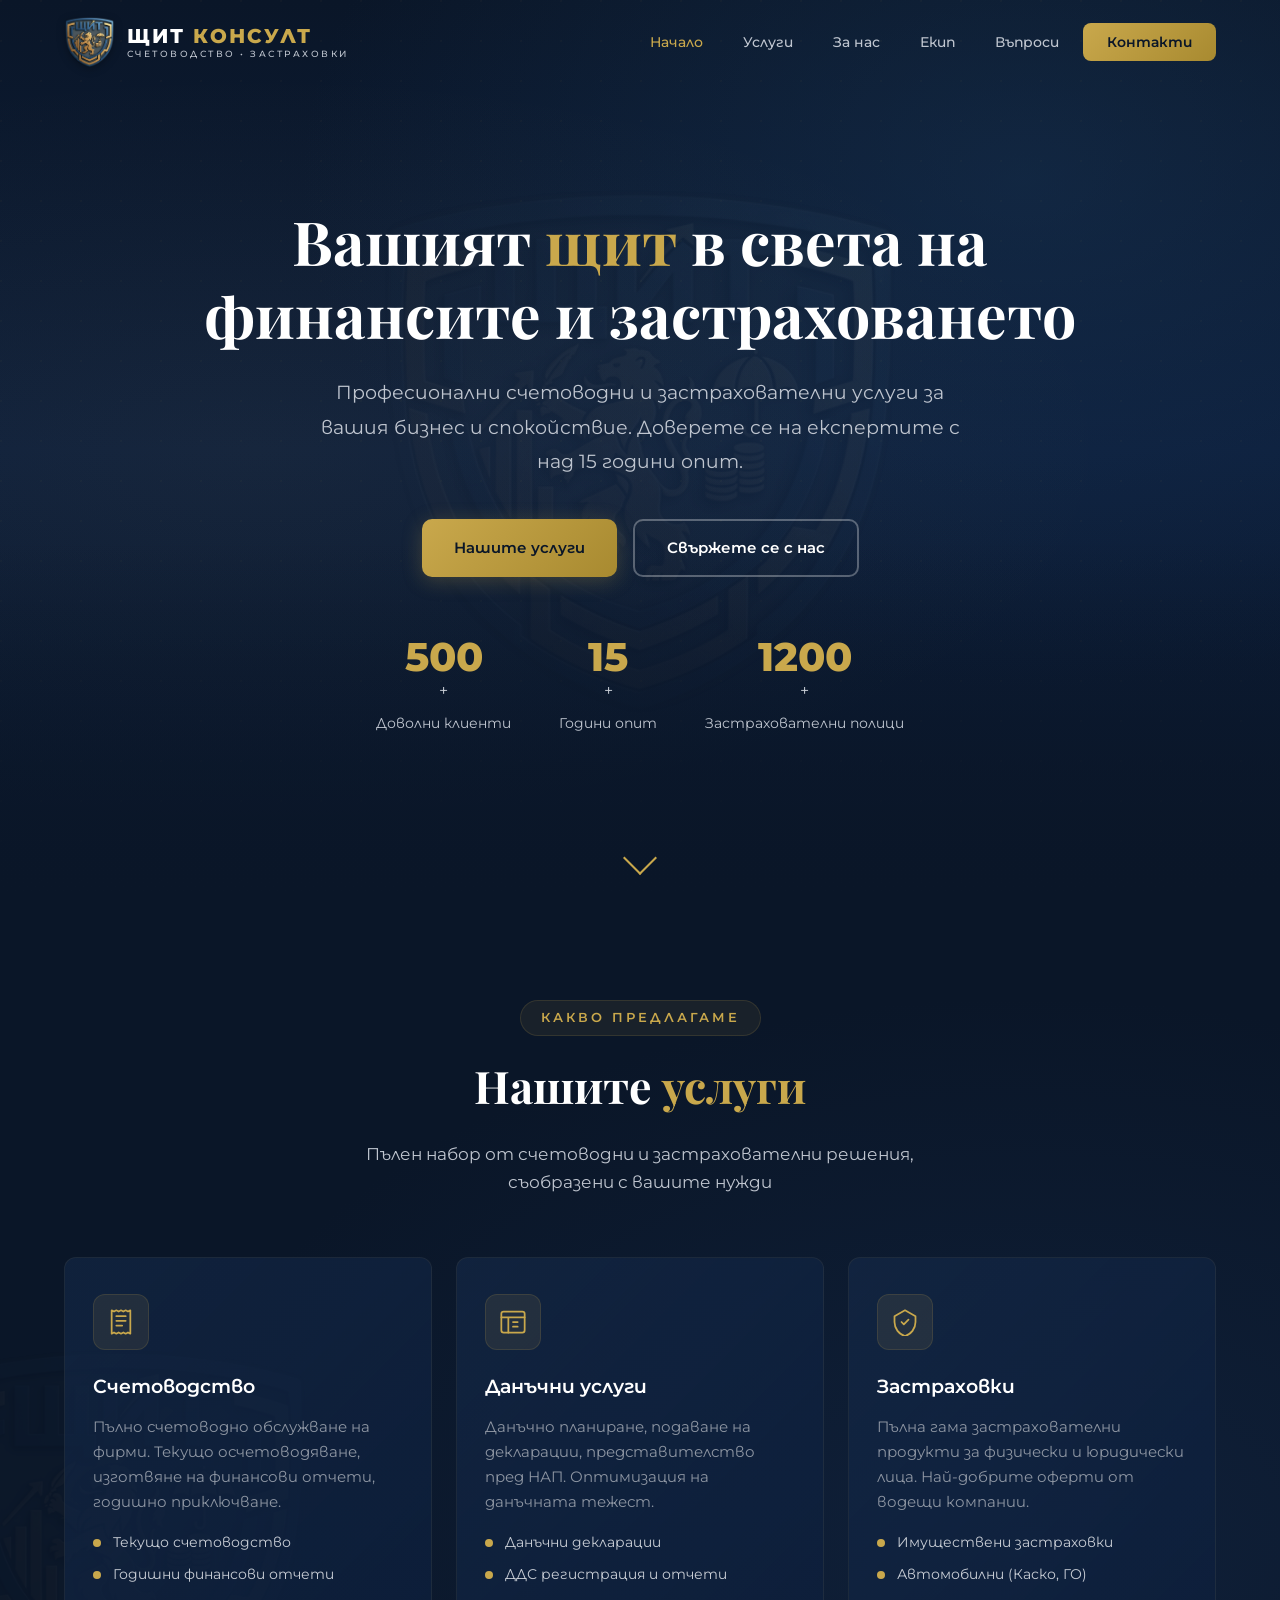
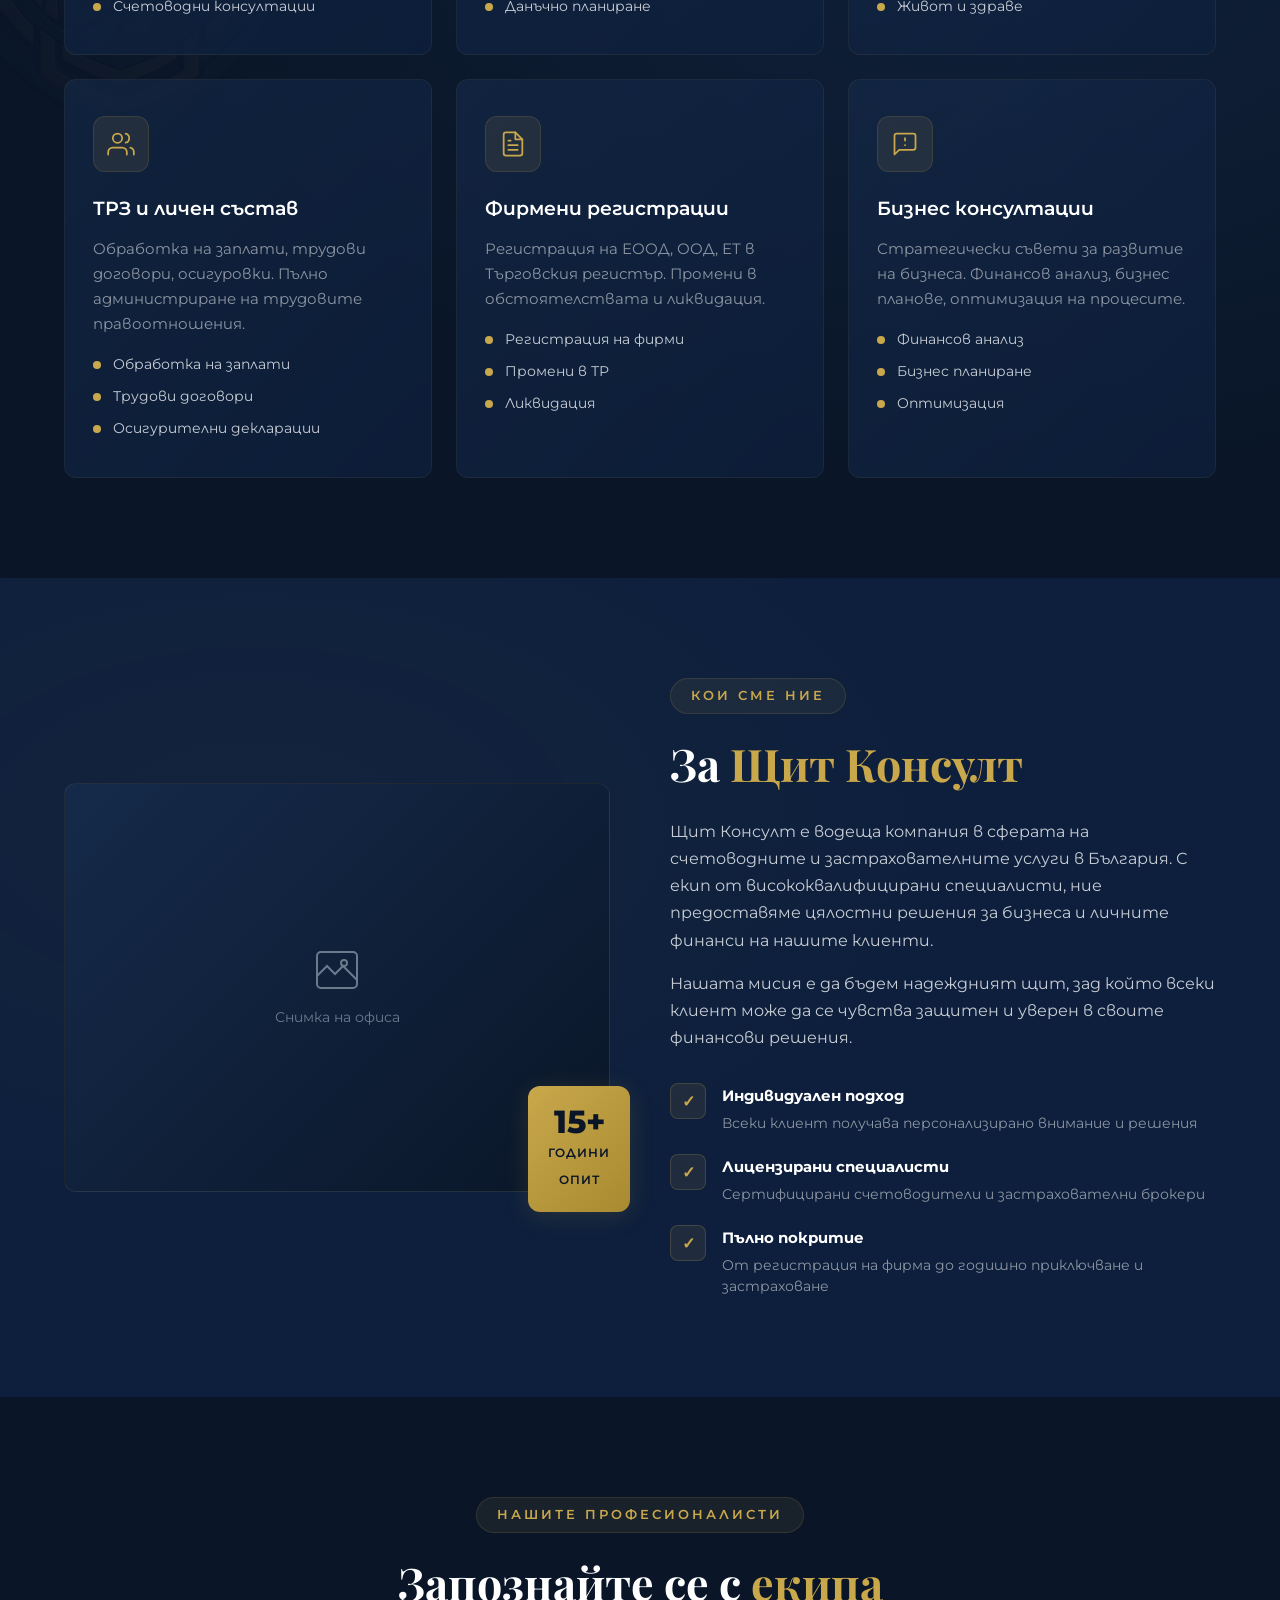
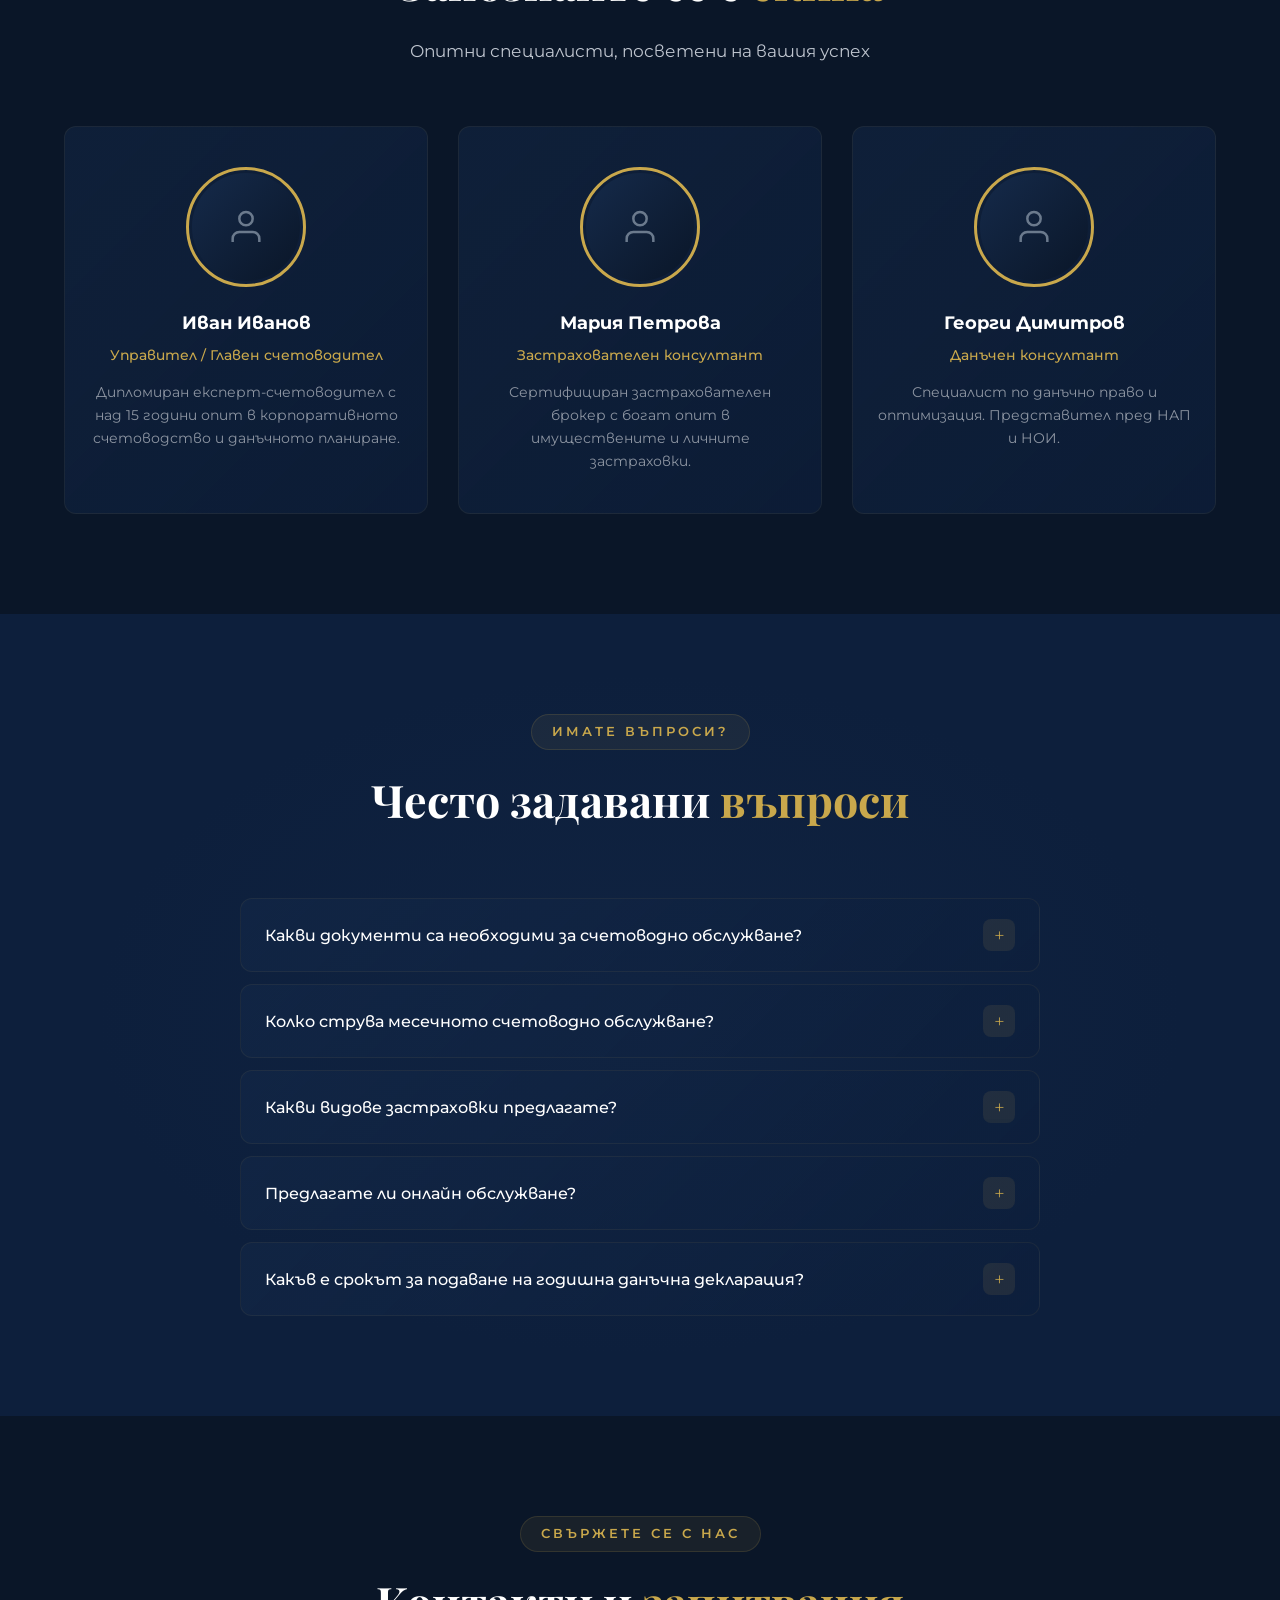
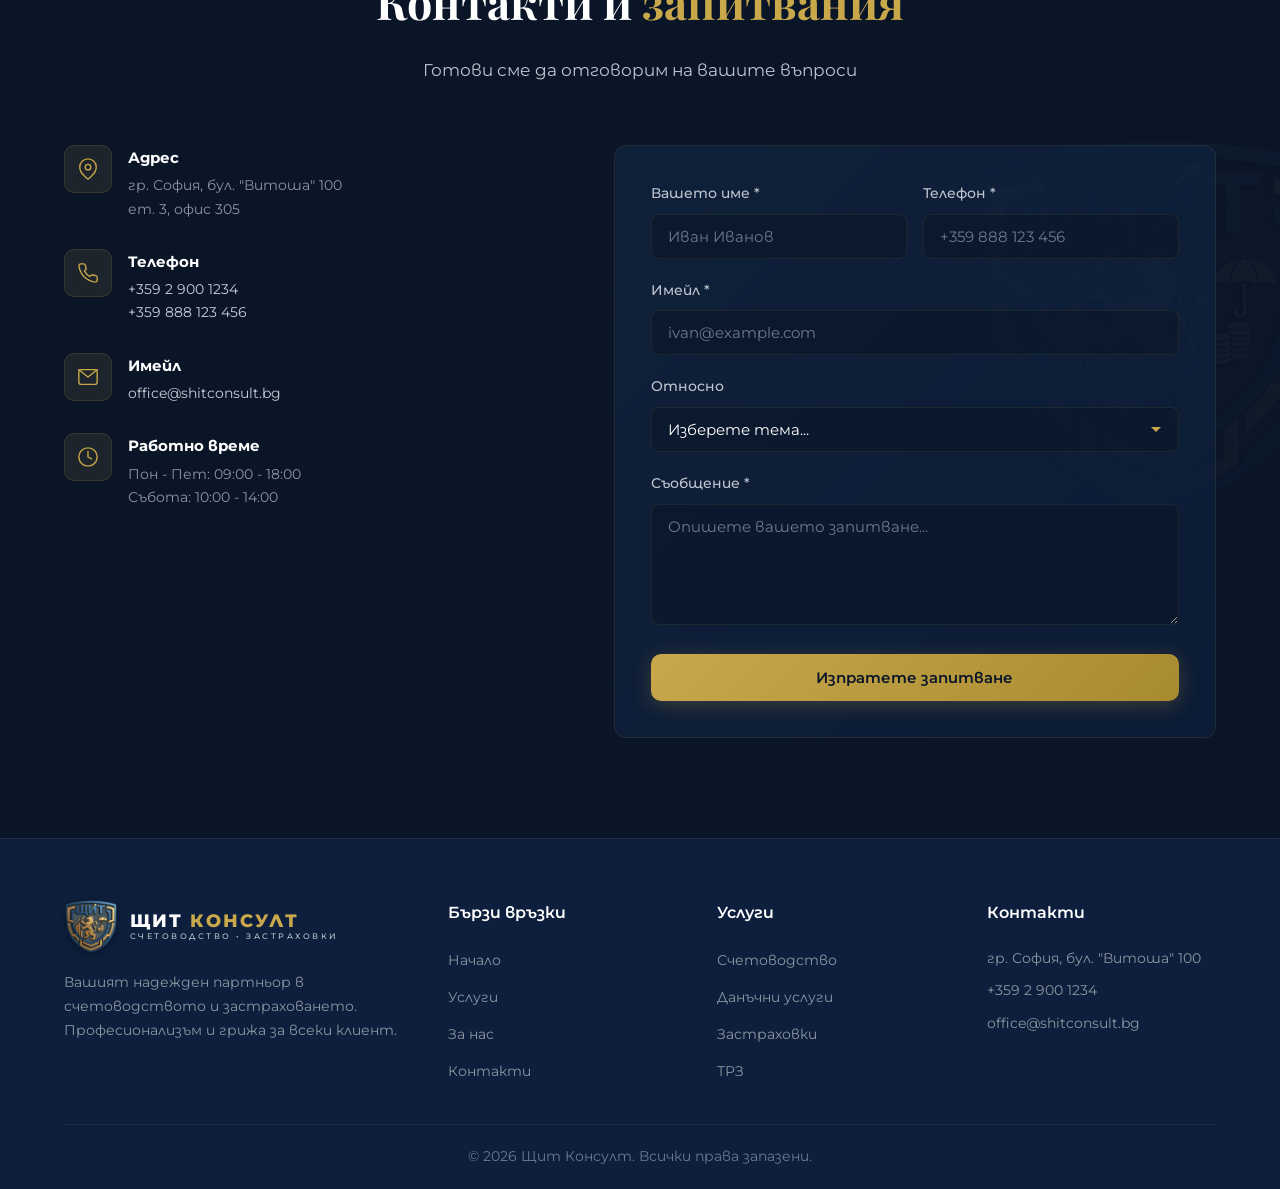
==== v1/index.html @ e97c9120 "Add 3 website versions for Щит Консулт" ====
<!DOCTYPE html>
<html lang="bg">
<head>
    <meta charset="UTF-8">
    <meta name="viewport" content="width=device-width, initial-scale=1.0">
    <meta name="description" content="Щит Консулт - Професионални счетоводни и застрахователни услуги в България. Доверете се на експертите.">
    <meta name="keywords" content="счетоводство, застраховки, данъци, ТРЗ, България, Щит Консулт">
    <title>Щит Консулт | Счетоводство &amp; Застраховки</title>
    <link rel="stylesheet" href="style.css">
    <link rel="preconnect" href="https://fonts.googleapis.com">
    <link rel="preconnect" href="https://fonts.gstatic.com" crossorigin>
    <link href="https://fonts.googleapis.com/css2?family=Montserrat:wght@400;500;600;700;800&family=Playfair+Display:wght@600;700&display=swap" rel="stylesheet">
</head>
<body>

    <!-- ========== NAVBAR ========== -->
    <nav class="navbar" id="navbar">
        <div class="container nav-container">
            <a href="#home" class="logo">
                <img src="logo-transparent.png" alt="Щит Консулт" class="logo-img">
                <div class="logo-text-group">
                    <span class="logo-name">ЩИТ <span class="gold">КОНСУЛТ</span></span>
                    <span class="logo-tagline">СЧЕТОВОДСТВО &bull; ЗАСТРАХОВКИ</span>
                </div>
            </a>
            <ul class="nav-links" id="navLinks">
                <li><a href="#home">Начало</a></li>
                <li><a href="#services">Услуги</a></li>
                <li><a href="#about">За нас</a></li>
                <li><a href="#team">Екип</a></li>
                <li><a href="#faq">Въпроси</a></li>
                <li><a href="#contact" class="btn-nav">Контакти</a></li>
            </ul>
            <button class="hamburger" id="hamburger" aria-label="Отвори меню">
                <span></span>
                <span></span>
                <span></span>
            </button>
        </div>
    </nav>

    <!-- ========== HERO ========== -->
    <section class="hero" id="home">
        <div class="hero-bg-logo">
            <img src="logo-transparent.png" alt="" aria-hidden="true">
        </div>
        <div class="hero-overlay"></div>
        <div class="container hero-content">
            <h1 class="hero-title fade-up">
                Вашият <span class="gold">щит</span> в света на<br>финансите и застраховането
            </h1>
            <p class="hero-subtitle fade-up delay-1">
                Професионални счетоводни и застрахователни услуги за вашия бизнес и спокойствие.
                Доверете се на експертите с над 15 години опит.
            </p>
            <div class="hero-buttons fade-up delay-2">
                <a href="#services" class="btn btn-primary">Нашите услуги</a>
                <a href="#contact" class="btn btn-outline">Свържете се с нас</a>
            </div>
            <div class="hero-stats fade-up delay-3">
                <div class="stat">
                    <span class="stat-number" data-target="500">0</span>+
                    <span class="stat-label">Доволни клиенти</span>
                </div>
                <div class="stat">
                    <span class="stat-number" data-target="15">0</span>+
                    <span class="stat-label">Години опит</span>
                </div>
                <div class="stat">
                    <span class="stat-number" data-target="1200">0</span>+
                    <span class="stat-label">Застрахователни полици</span>
                </div>
            </div>
        </div>
        <div class="hero-scroll">
            <a href="#services" aria-label="Скролни надолу">
                <span class="scroll-arrow"></span>
            </a>
        </div>
    </section>

    <!-- ========== SERVICES ========== -->
    <section class="services" id="services">
        <div class="section-bg-logo">
            <img src="logo-transparent.png" alt="" aria-hidden="true">
        </div>
        <div class="container">
            <div class="section-header fade-up">
                <span class="section-tag">Какво предлагаме</span>
                <h2 class="section-title">Нашите <span class="gold">услуги</span></h2>
                <p class="section-desc">Пълен набор от счетоводни и застрахователни решения, съобразени с вашите нужди</p>
            </div>

            <div class="services-grid">
                <!-- Счетоводство -->
                <div class="service-card fade-up">
                    <div class="service-icon">
                        <svg viewBox="0 0 24 24" fill="none" stroke="currentColor" stroke-width="1.5" stroke-linecap="round" stroke-linejoin="round">
                            <path d="M4 2v20l2-1 2 1 2-1 2 1 2-1 2 1 2-1 2 1V2l-2 1-2-1-2 1-2-1-2 1-2-1-2 1Z"/>
                            <path d="M8 7h8M8 11h8M8 15h5"/>
                        </svg>
                    </div>
                    <h3>Счетоводство</h3>
                    <p>Пълно счетоводно обслужване на фирми. Текущо осчетоводяване, изготвяне на финансови отчети, годишно приключване.</p>
                    <ul class="service-list">
                        <li>Текущо счетоводство</li>
                        <li>Годишни финансови отчети</li>
                        <li>Счетоводни консултации</li>
                    </ul>
                </div>

                <!-- Данъци -->
                <div class="service-card fade-up delay-1">
                    <div class="service-icon">
                        <svg viewBox="0 0 24 24" fill="none" stroke="currentColor" stroke-width="1.5" stroke-linecap="round" stroke-linejoin="round">
                            <rect x="2" y="3" width="20" height="18" rx="2"/>
                            <path d="M2 8h20M8 8v13"/>
                            <path d="M12 12h4M12 16h4"/>
                        </svg>
                    </div>
                    <h3>Данъчни услуги</h3>
                    <p>Данъчно планиране, подаване на декларации, представителство пред НАП. Оптимизация на данъчната тежест.</p>
                    <ul class="service-list">
                        <li>Данъчни декларации</li>
                        <li>ДДС регистрация и отчети</li>
                        <li>Данъчно планиране</li>
                    </ul>
                </div>

                <!-- Застраховки -->
                <div class="service-card fade-up delay-2">
                    <div class="service-icon">
                        <svg viewBox="0 0 24 24" fill="none" stroke="currentColor" stroke-width="1.5" stroke-linecap="round" stroke-linejoin="round">
                            <path d="M12 2L3 7v5c0 5.55 3.84 10.74 9 12 5.16-1.26 9-6.45 9-12V7l-9-5Z"/>
                            <path d="m9 12 2 2 4-4"/>
                        </svg>
                    </div>
                    <h3>Застраховки</h3>
                    <p>Пълна гама застрахователни продукти за физически и юридически лица. Най-добрите оферти от водещи компании.</p>
                    <ul class="service-list">
                        <li>Имуществени застраховки</li>
                        <li>Автомобилни (Каско, ГО)</li>
                        <li>Живот и здраве</li>
                    </ul>
                </div>

                <!-- ТРЗ -->
                <div class="service-card fade-up">
                    <div class="service-icon">
                        <svg viewBox="0 0 24 24" fill="none" stroke="currentColor" stroke-width="1.5" stroke-linecap="round" stroke-linejoin="round">
                            <path d="M17 21v-2a4 4 0 0 0-4-4H5a4 4 0 0 0-4 4v2"/>
                            <circle cx="9" cy="7" r="4"/>
                            <path d="M23 21v-2a4 4 0 0 0-3-3.87"/>
                            <path d="M16 3.13a4 4 0 0 1 0 7.75"/>
                        </svg>
                    </div>
                    <h3>ТРЗ и личен състав</h3>
                    <p>Обработка на заплати, трудови договори, осигуровки. Пълно администриране на трудовите правоотношения.</p>
                    <ul class="service-list">
                        <li>Обработка на заплати</li>
                        <li>Трудови договори</li>
                        <li>Осигурителни декларации</li>
                    </ul>
                </div>

                <!-- Регистрации -->
                <div class="service-card fade-up delay-1">
                    <div class="service-icon">
                        <svg viewBox="0 0 24 24" fill="none" stroke="currentColor" stroke-width="1.5" stroke-linecap="round" stroke-linejoin="round">
                            <path d="M14 2H6a2 2 0 0 0-2 2v16a2 2 0 0 0 2 2h12a2 2 0 0 0 2-2V8Z"/>
                            <polyline points="14 2 14 8 20 8"/>
                            <line x1="16" y1="13" x2="8" y2="13"/>
                            <line x1="16" y1="17" x2="8" y2="17"/>
                            <polyline points="10 9 9 9 8 9"/>
                        </svg>
                    </div>
                    <h3>Фирмени регистрации</h3>
                    <p>Регистрация на ЕООД, ООД, ЕТ в Търговския регистър. Промени в обстоятелствата и ликвидация.</p>
                    <ul class="service-list">
                        <li>Регистрация на фирми</li>
                        <li>Промени в ТР</li>
                        <li>Ликвидация</li>
                    </ul>
                </div>

                <!-- Консултации -->
                <div class="service-card fade-up delay-2">
                    <div class="service-icon">
                        <svg viewBox="0 0 24 24" fill="none" stroke="currentColor" stroke-width="1.5" stroke-linecap="round" stroke-linejoin="round">
                            <path d="M21 15a2 2 0 0 1-2 2H7l-4 4V5a2 2 0 0 1 2-2h14a2 2 0 0 1 2 2Z"/>
                            <path d="M12 7v2M12 13h.01"/>
                        </svg>
                    </div>
                    <h3>Бизнес консултации</h3>
                    <p>Стратегически съвети за развитие на бизнеса. Финансов анализ, бизнес планове, оптимизация на процесите.</p>
                    <ul class="service-list">
                        <li>Финансов анализ</li>
                        <li>Бизнес планиране</li>
                        <li>Оптимизация</li>
                    </ul>
                </div>
            </div>
        </div>
    </section>

    <!-- ========== ABOUT ========== -->
    <section class="about" id="about">
        <div class="container">
            <div class="about-grid">
                <div class="about-image fade-up">
                    <div class="about-img-placeholder">
                        <svg viewBox="0 0 24 24" fill="none" stroke="currentColor" stroke-width="1" stroke-linecap="round">
                            <rect x="2" y="3" width="20" height="18" rx="2"/>
                            <path d="M2 15l5-5 4 4 4-4 7 7"/>
                            <circle cx="15.5" cy="8.5" r="1.5"/>
                        </svg>
                        <span>Снимка на офиса</span>
                    </div>
                    <div class="about-badge">
                        <span class="badge-number">15+</span>
                        <span class="badge-text">години<br>опит</span>
                    </div>
                </div>
                <div class="about-content fade-up delay-1">
                    <span class="section-tag">Кои сме ние</span>
                    <h2 class="section-title">За <span class="gold">Щит Консулт</span></h2>
                    <p>
                        Щит Консулт е водеща компания в сферата на счетоводните и застрахователните услуги в България.
                        С екип от висококвалифицирани специалисти, ние предоставяме цялостни решения за бизнеса и личните
                        финанси на нашите клиенти.
                    </p>
                    <p>
                        Нашата мисия е да бъдем надеждният щит, зад който всеки клиент може да се чувства защитен и уверен
                        в своите финансови решения.
                    </p>
                    <div class="about-features">
                        <div class="about-feature">
                            <span class="feature-icon">&#10003;</span>
                            <div>
                                <strong>Индивидуален подход</strong>
                                <p>Всеки клиент получава персонализирано внимание и решения</p>
                            </div>
                        </div>
                        <div class="about-feature">
                            <span class="feature-icon">&#10003;</span>
                            <div>
                                <strong>Лицензирани специалисти</strong>
                                <p>Сертифицирани счетоводители и застрахователни брокери</p>
                            </div>
                        </div>
                        <div class="about-feature">
                            <span class="feature-icon">&#10003;</span>
                            <div>
                                <strong>Пълно покритие</strong>
                                <p>От регистрация на фирма до годишно приключване и застраховане</p>
                            </div>
                        </div>
                    </div>
                </div>
            </div>
        </div>
    </section>

    <!-- ========== TEAM ========== -->
    <section class="team" id="team">
        <div class="container">
            <div class="section-header fade-up">
                <span class="section-tag">Нашите професионалисти</span>
                <h2 class="section-title">Запознайте се с <span class="gold">екипа</span></h2>
                <p class="section-desc">Опитни специалисти, посветени на вашия успех</p>
            </div>

            <div class="team-grid">
                <div class="team-card fade-up">
                    <div class="team-photo">
                        <div class="photo-placeholder">
                            <svg viewBox="0 0 24 24" fill="none" stroke="currentColor" stroke-width="1.5">
                                <path d="M20 21v-2a4 4 0 0 0-4-4H8a4 4 0 0 0-4 4v2"/>
                                <circle cx="12" cy="7" r="4"/>
                            </svg>
                        </div>
                    </div>
                    <h3>Иван Иванов</h3>
                    <span class="team-role">Управител / Главен счетоводител</span>
                    <p>Дипломиран експерт-счетоводител с над 15 години опит в корпоративното счетоводство и данъчното планиране.</p>
                </div>

                <div class="team-card fade-up delay-1">
                    <div class="team-photo">
                        <div class="photo-placeholder">
                            <svg viewBox="0 0 24 24" fill="none" stroke="currentColor" stroke-width="1.5">
                                <path d="M20 21v-2a4 4 0 0 0-4-4H8a4 4 0 0 0-4 4v2"/>
                                <circle cx="12" cy="7" r="4"/>
                            </svg>
                        </div>
                    </div>
                    <h3>Мария Петрова</h3>
                    <span class="team-role">Застрахователен консултант</span>
                    <p>Сертифициран застрахователен брокер с богат опит в имуществените и личните застраховки.</p>
                </div>

                <div class="team-card fade-up delay-2">
                    <div class="team-photo">
                        <div class="photo-placeholder">
                            <svg viewBox="0 0 24 24" fill="none" stroke="currentColor" stroke-width="1.5">
                                <path d="M20 21v-2a4 4 0 0 0-4-4H8a4 4 0 0 0-4 4v2"/>
                                <circle cx="12" cy="7" r="4"/>
                            </svg>
                        </div>
                    </div>
                    <h3>Георги Димитров</h3>
                    <span class="team-role">Данъчен консултант</span>
                    <p>Специалист по данъчно право и оптимизация. Представител пред НАП и НОИ.</p>
                </div>
            </div>
        </div>
    </section>

    <!-- ========== FAQ ========== -->
    <section class="faq" id="faq">
        <div class="container">
            <div class="section-header fade-up">
                <span class="section-tag">Имате въпроси?</span>
                <h2 class="section-title">Често задавани <span class="gold">въпроси</span></h2>
            </div>

            <div class="faq-list">
                <div class="faq-item fade-up">
                    <button class="faq-question">
                        <span>Какви документи са необходими за счетоводно обслужване?</span>
                        <span class="faq-toggle">+</span>
                    </button>
                    <div class="faq-answer">
                        <p>За стартиране на счетоводно обслужване са необходими: копие на регистрацията на фирмата (от Търговски регистър), данъчна регистрация, банкови извлечения, фактури за приходи и разходи, и договори с контрагенти. Ще ви предоставим пълен списък при първата консултация.</p>
                    </div>
                </div>

                <div class="faq-item fade-up delay-1">
                    <button class="faq-question">
                        <span>Колко струва месечното счетоводно обслужване?</span>
                        <span class="faq-toggle">+</span>
                    </button>
                    <div class="faq-answer">
                        <p>Цената зависи от обема на дейността, броя на документите и вида на фирмата. Предлагаме индивидуални оферти, съобразени с вашите нужди. Свържете се с нас за безплатна консултация и оферта.</p>
                    </div>
                </div>

                <div class="faq-item fade-up delay-1">
                    <button class="faq-question">
                        <span>Какви видове застраховки предлагате?</span>
                        <span class="faq-toggle">+</span>
                    </button>
                    <div class="faq-answer">
                        <p>Предлагаме пълна гама от застрахователни продукти: Гражданска отговорност, Автокаско, имуществени застраховки, застраховки живот и здраве, професионална отговорност, трудова злополука и други. Работим с всички водещи застрахователни компании в България.</p>
                    </div>
                </div>

                <div class="faq-item fade-up delay-2">
                    <button class="faq-question">
                        <span>Предлагате ли онлайн обслужване?</span>
                        <span class="faq-toggle">+</span>
                    </button>
                    <div class="faq-answer">
                        <p>Да! Работим както присъствено, така и напълно дистанционно. Можете да изпращате документи по имейл или чрез нашата защитена платформа. Консултации провеждаме и по телефон, и по видеовръзка.</p>
                    </div>
                </div>

                <div class="faq-item fade-up delay-2">
                    <button class="faq-question">
                        <span>Какъв е срокът за подаване на годишна данъчна декларация?</span>
                        <span class="faq-toggle">+</span>
                    </button>
                    <div class="faq-answer">
                        <p>Годишната данъчна декларация за юридически лица се подава до 30 юни, а за физически лица — до 30 април. Препоръчваме да се свържете с нас поне месец предварително, за да подготвим всичко навреме.</p>
                    </div>
                </div>
            </div>
        </div>
    </section>

    <!-- ========== CONTACT ========== -->
    <section class="contact" id="contact">
        <div class="section-bg-logo right">
            <img src="logo-transparent.png" alt="" aria-hidden="true">
        </div>
        <div class="container">
            <div class="section-header fade-up">
                <span class="section-tag">Свържете се с нас</span>
                <h2 class="section-title">Контакти и <span class="gold">запитвания</span></h2>
                <p class="section-desc">Готови сме да отговорим на вашите въпроси</p>
            </div>

            <div class="contact-grid">
                <div class="contact-info fade-up">
                    <div class="contact-item">
                        <div class="contact-icon">
                            <svg viewBox="0 0 24 24" fill="none" stroke="currentColor" stroke-width="1.5" stroke-linecap="round" stroke-linejoin="round">
                                <path d="M21 10c0 7-9 13-9 13s-9-6-9-13a9 9 0 0 1 18 0Z"/>
                                <circle cx="12" cy="10" r="3"/>
                            </svg>
                        </div>
                        <div>
                            <strong>Адрес</strong>
                            <p>гр. София, бул. "Витоша" 100<br>ет. 3, офис 305</p>
                        </div>
                    </div>

                    <div class="contact-item">
                        <div class="contact-icon">
                            <svg viewBox="0 0 24 24" fill="none" stroke="currentColor" stroke-width="1.5" stroke-linecap="round" stroke-linejoin="round">
                                <path d="M22 16.92v3a2 2 0 0 1-2.18 2 19.79 19.79 0 0 1-8.63-3.07 19.5 19.5 0 0 1-6-6 19.79 19.79 0 0 1-3.07-8.67A2 2 0 0 1 4.11 2h3a2 2 0 0 1 2 1.72 12.84 12.84 0 0 0 .7 2.81 2 2 0 0 1-.45 2.11L8.09 9.91a16 16 0 0 0 6 6l1.27-1.27a2 2 0 0 1 2.11-.45 12.84 12.84 0 0 0 2.81.7A2 2 0 0 1 22 16.92Z"/>
                            </svg>
                        </div>
                        <div>
                            <strong>Телефон</strong>
                            <p><a href="tel:+35929001234">+359 2 900 1234</a></p>
                            <p><a href="tel:+359888123456">+359 888 123 456</a></p>
                        </div>
                    </div>

                    <div class="contact-item">
                        <div class="contact-icon">
                            <svg viewBox="0 0 24 24" fill="none" stroke="currentColor" stroke-width="1.5" stroke-linecap="round" stroke-linejoin="round">
                                <rect x="2" y="4" width="20" height="16" rx="2"/>
                                <path d="m22 4-10 8L2 4"/>
                            </svg>
                        </div>
                        <div>
                            <strong>Имейл</strong>
                            <p><a href="mailto:office@shitconsult.bg">office@shitconsult.bg</a></p>
                        </div>
                    </div>

                    <div class="contact-item">
                        <div class="contact-icon">
                            <svg viewBox="0 0 24 24" fill="none" stroke="currentColor" stroke-width="1.5" stroke-linecap="round" stroke-linejoin="round">
                                <circle cx="12" cy="12" r="10"/>
                                <polyline points="12 6 12 12 16 14"/>
                            </svg>
                        </div>
                        <div>
                            <strong>Работно време</strong>
                            <p>Пон - Пет: 09:00 - 18:00</p>
                            <p>Събота: 10:00 - 14:00</p>
                        </div>
                    </div>
                </div>

                <form class="contact-form fade-up delay-1" id="contactForm">
                    <div class="form-row">
                        <div class="form-group">
                            <label for="name">Вашето име *</label>
                            <input type="text" id="name" name="name" required placeholder="Иван Иванов">
                        </div>
                        <div class="form-group">
                            <label for="phone">Телефон *</label>
                            <input type="tel" id="phone" name="phone" required placeholder="+359 888 123 456">
                        </div>
                    </div>
                    <div class="form-group">
                        <label for="email">Имейл *</label>
                        <input type="email" id="email" name="email" required placeholder="ivan@example.com">
                    </div>
                    <div class="form-group">
                        <label for="subject">Относно</label>
                        <select id="subject" name="subject">
                            <option value="">Изберете тема...</option>
                            <option value="accounting">Счетоводство</option>
                            <option value="tax">Данъчни услуги</option>
                            <option value="insurance">Застраховки</option>
                            <option value="payroll">ТРЗ</option>
                            <option value="registration">Фирмени регистрации</option>
                            <option value="other">Друго</option>
                        </select>
                    </div>
                    <div class="form-group">
                        <label for="message">Съобщение *</label>
                        <textarea id="message" name="message" rows="5" required placeholder="Опишете вашето запитване..."></textarea>
                    </div>
                    <button type="submit" class="btn btn-primary btn-full">Изпратете запитване</button>
                    <div class="form-status" id="formStatus"></div>
                </form>
            </div>
        </div>
    </section>

    <!-- ========== FOOTER ========== -->
    <footer class="footer">
        <div class="container">
            <div class="footer-grid">
                <div class="footer-about">
                    <a href="#home" class="logo footer-logo">
                        <img src="logo-transparent.png" alt="Щит Консулт" class="logo-img footer-logo-img">
                        <div class="logo-text-group">
                            <span class="logo-name">ЩИТ <span class="gold">КОНСУЛТ</span></span>
                            <span class="logo-tagline">СЧЕТОВОДСТВО &bull; ЗАСТРАХОВКИ</span>
                        </div>
                    </a>
                    <p>Вашият надежден партньор в счетоводството и застраховането. Професионализъм и грижа за всеки клиент.</p>
                </div>
                <div class="footer-links">
                    <h4>Бързи връзки</h4>
                    <ul>
                        <li><a href="#home">Начало</a></li>
                        <li><a href="#services">Услуги</a></li>
                        <li><a href="#about">За нас</a></li>
                        <li><a href="#contact">Контакти</a></li>
                    </ul>
                </div>
                <div class="footer-links">
                    <h4>Услуги</h4>
                    <ul>
                        <li><a href="#services">Счетоводство</a></li>
                        <li><a href="#services">Данъчни услуги</a></li>
                        <li><a href="#services">Застраховки</a></li>
                        <li><a href="#services">ТРЗ</a></li>
                    </ul>
                </div>
                <div class="footer-contact">
                    <h4>Контакти</h4>
                    <p>гр. София, бул. "Витоша" 100</p>
                    <p><a href="tel:+35929001234">+359 2 900 1234</a></p>
                    <p><a href="mailto:office@shitconsult.bg">office@shitconsult.bg</a></p>
                </div>
            </div>
            <div class="footer-bottom">
                <p>&copy; 2026 Щит Консулт. Всички права запазени.</p>
            </div>
        </div>
    </footer>

    <script src="script.js"></script>
</body>
</html>
---- v1/style.css ----
/* ===== VARIABLES ===== */
:root {
    --navy-dark: #0a1628;
    --navy: #0d1f3c;
    --navy-mid: #152a4a;
    --navy-light: #1b3a5c;
    --gold: #c9a84c;
    --gold-light: #dbc06e;
    --gold-dark: #a88a30;
    --white: #ffffff;
    --gray-100: #f4f6f9;
    --gray-200: #e2e6ec;
    --gray-300: #bfc5cf;
    --gray-600: #6b7a8d;
    --text: #c8cdd5;
    --text-light: #8d95a2;
    --radius: 12px;
    --shadow: 0 4px 30px rgba(0, 0, 0, 0.3);
    --shadow-gold: 0 4px 25px rgba(201, 168, 76, 0.15);
    --transition: 0.3s cubic-bezier(0.4, 0, 0.2, 1);
}

/* ===== RESET ===== */
*, *::before, *::after {
    margin: 0;
    padding: 0;
    box-sizing: border-box;
}

html {
    scroll-behavior: smooth;
    scroll-padding-top: 80px;
}

body {
    font-family: 'Montserrat', sans-serif;
    background: var(--navy-dark);
    color: var(--text);
    line-height: 1.7;
    overflow-x: hidden;
}

a {
    text-decoration: none;
    color: inherit;
    transition: color var(--transition);
}

ul { list-style: none; }

img { max-width: 100%; height: auto; }

.container {
    max-width: 1200px;
    margin: 0 auto;
    padding: 0 24px;
}

.gold { color: var(--gold); }

/* ===== NAVBAR ===== */
.navbar {
    position: fixed;
    top: 0;
    left: 0;
    width: 100%;
    z-index: 1000;
    padding: 16px 0;
    transition: all var(--transition);
    background: transparent;
}

.navbar.scrolled {
    background: rgba(10, 22, 40, 0.95);
    backdrop-filter: blur(20px);
    padding: 8px 0;
    box-shadow: 0 2px 30px rgba(0, 0, 0, 0.4);
}

.nav-container {
    display: flex;
    align-items: center;
    justify-content: space-between;
}

.logo {
    display: flex;
    align-items: center;
    gap: 12px;
    z-index: 1001;
}

.logo-img {
    height: 52px;
    width: auto;
    transition: height var(--transition);
    filter: drop-shadow(0 2px 4px rgba(0,0,0,0.3));
}

.navbar.scrolled .logo-img {
    height: 42px;
}

.logo-text-group {
    display: flex;
    flex-direction: column;
    line-height: 1.1;
}

.logo-name {
    font-family: 'Montserrat', sans-serif;
    font-size: 1.25rem;
    font-weight: 800;
    color: var(--white);
    letter-spacing: 2px;
    text-transform: uppercase;
}

.logo-tagline {
    font-size: 0.55rem;
    font-weight: 500;
    color: var(--gray-300);
    letter-spacing: 2.5px;
    text-transform: uppercase;
    margin-top: 2px;
}

.navbar.scrolled .logo-name {
    font-size: 1.05rem;
}

.navbar.scrolled .logo-tagline {
    font-size: 0.48rem;
}

.footer-logo {
    justify-content: flex-start;
}

.footer-logo-img {
    height: 55px;
}

.footer-logo .logo-name {
    font-size: 1.1rem;
}

.footer-logo .logo-tagline {
    font-size: 0.5rem;
}

.nav-links {
    display: flex;
    align-items: center;
    gap: 8px;
}

.nav-links a {
    padding: 8px 16px;
    font-size: 0.9rem;
    font-weight: 500;
    color: var(--gray-300);
    border-radius: 8px;
    transition: all var(--transition);
    position: relative;
}

.nav-links a:hover,
.nav-links a.active {
    color: var(--gold);
}

.btn-nav {
    background: linear-gradient(135deg, var(--gold), var(--gold-dark));
    color: var(--navy-dark) !important;
    font-weight: 600 !important;
    padding: 10px 24px !important;
    border-radius: 8px !important;
}

.btn-nav:hover {
    transform: translateY(-2px);
    box-shadow: var(--shadow-gold);
    color: var(--navy-dark) !important;
}

/* Hamburger */
.hamburger {
    display: none;
    flex-direction: column;
    gap: 5px;
    background: none;
    border: none;
    cursor: pointer;
    padding: 8px;
    z-index: 1001;
}

.hamburger span {
    width: 28px;
    height: 2px;
    background: var(--white);
    transition: all var(--transition);
    border-radius: 2px;
}

.hamburger.active span:nth-child(1) {
    transform: rotate(45deg) translate(5px, 5px);
}

.hamburger.active span:nth-child(2) {
    opacity: 0;
}

.hamburger.active span:nth-child(3) {
    transform: rotate(-45deg) translate(5px, -5px);
}

/* ===== BUTTONS ===== */
.btn {
    display: inline-flex;
    align-items: center;
    justify-content: center;
    padding: 14px 32px;
    border-radius: 10px;
    font-size: 0.95rem;
    font-weight: 600;
    font-family: inherit;
    cursor: pointer;
    transition: all var(--transition);
    border: none;
    gap: 8px;
}

.btn-primary {
    background: linear-gradient(135deg, var(--gold), var(--gold-dark));
    color: var(--navy-dark);
    box-shadow: 0 4px 20px rgba(201, 168, 76, 0.25);
}

.btn-primary:hover {
    transform: translateY(-3px);
    box-shadow: 0 8px 30px rgba(201, 168, 76, 0.4);
}

.btn-outline {
    background: transparent;
    color: var(--white);
    border: 2px solid rgba(255, 255, 255, 0.3);
}

.btn-outline:hover {
    border-color: var(--gold);
    color: var(--gold);
    transform: translateY(-3px);
}

.btn-full {
    width: 100%;
}

/* ===== BACKGROUND LOGO WATERMARKS ===== */
.hero-bg-logo {
    position: absolute;
    top: 50%;
    left: 50%;
    transform: translate(-50%, -50%);
    width: 550px;
    height: 550px;
    opacity: 0.04;
    z-index: 0;
    pointer-events: none;
    filter: grayscale(30%);
}

.hero-bg-logo img {
    width: 100%;
    height: 100%;
    object-fit: contain;
}

.section-bg-logo {
    position: absolute;
    top: 50%;
    left: -80px;
    transform: translateY(-50%);
    width: 400px;
    height: 400px;
    opacity: 0.03;
    z-index: 0;
    pointer-events: none;
    filter: grayscale(20%);
}

.section-bg-logo.right {
    left: auto;
    right: -80px;
}

.section-bg-logo img {
    width: 100%;
    height: 100%;
    object-fit: contain;
}

/* ===== HERO ===== */
.hero {
    position: relative;
    min-height: 100vh;
    display: flex;
    align-items: center;
    justify-content: center;
    overflow: hidden;
    background:
        radial-gradient(ellipse at 20% 50%, rgba(201, 168, 76, 0.05) 0%, transparent 60%),
        radial-gradient(ellipse at 80% 20%, rgba(27, 58, 92, 0.4) 0%, transparent 50%),
        linear-gradient(180deg, var(--navy-dark) 0%, var(--navy) 50%, var(--navy-dark) 100%);
}

.hero::before {
    content: '';
    position: absolute;
    top: 0;
    left: 0;
    right: 0;
    bottom: 0;
    background-image:
        radial-gradient(circle at 1px 1px, rgba(201, 168, 76, 0.03) 1px, transparent 0);
    background-size: 40px 40px;
}

.hero-overlay {
    position: absolute;
    top: 0;
    left: 0;
    width: 100%;
    height: 100%;
    background: linear-gradient(180deg, transparent 60%, var(--navy-dark) 100%);
    z-index: 1;
}

.hero-content {
    position: relative;
    z-index: 2;
    text-align: center;
    padding: 120px 24px 80px;
}

.hero-title {
    font-family: 'Playfair Display', serif;
    font-size: clamp(2.2rem, 5vw, 3.8rem);
    font-weight: 700;
    color: var(--white);
    line-height: 1.2;
    margin-bottom: 24px;
}

.hero-subtitle {
    font-size: clamp(1rem, 2vw, 1.2rem);
    color: var(--gray-300);
    max-width: 650px;
    margin: 0 auto 40px;
    line-height: 1.8;
}

.hero-buttons {
    display: flex;
    gap: 16px;
    justify-content: center;
    flex-wrap: wrap;
    margin-bottom: 60px;
}

.hero-stats {
    display: flex;
    justify-content: center;
    gap: 48px;
    flex-wrap: wrap;
}

.stat {
    text-align: center;
}

.stat-number {
    display: block;
    font-size: 2.5rem;
    font-weight: 800;
    color: var(--gold);
    line-height: 1;
}

.stat-label {
    display: block;
    font-size: 0.85rem;
    color: var(--gray-300);
    margin-top: 8px;
}

.hero-scroll {
    position: absolute;
    bottom: 30px;
    left: 50%;
    transform: translateX(-50%);
    z-index: 2;
}

.scroll-arrow {
    display: block;
    width: 24px;
    height: 24px;
    border-right: 2px solid var(--gold);
    border-bottom: 2px solid var(--gold);
    transform: rotate(45deg);
    animation: scrollBounce 2s infinite;
}

@keyframes scrollBounce {
    0%, 100% { transform: rotate(45deg) translateY(0); opacity: 0.5; }
    50% { transform: rotate(45deg) translateY(8px); opacity: 1; }
}

/* ===== SECTION COMMON ===== */
.section-header {
    text-align: center;
    margin-bottom: 60px;
}

.section-tag {
    display: inline-block;
    font-size: 0.8rem;
    font-weight: 600;
    text-transform: uppercase;
    letter-spacing: 3px;
    color: var(--gold);
    margin-bottom: 12px;
    position: relative;
    padding: 6px 20px;
    background: rgba(201, 168, 76, 0.08);
    border-radius: 30px;
    border: 1px solid rgba(201, 168, 76, 0.15);
}

.section-title {
    font-family: 'Playfair Display', serif;
    font-size: clamp(1.8rem, 4vw, 2.8rem);
    font-weight: 700;
    color: var(--white);
    margin-bottom: 16px;
}

.section-desc {
    font-size: 1.05rem;
    color: var(--gray-300);
    max-width: 600px;
    margin: 0 auto;
}

/* ===== SERVICES ===== */
.services {
    position: relative;
    padding: 100px 0;
    overflow: hidden;
    background:
        radial-gradient(ellipse at 80% 50%, rgba(21, 42, 74, 0.5) 0%, transparent 60%),
        var(--navy-dark);
}

.services-grid {
    display: grid;
    grid-template-columns: repeat(3, 1fr);
    gap: 24px;
}

.service-card {
    background: linear-gradient(135deg, rgba(21, 42, 74, 0.6), rgba(13, 31, 60, 0.8));
    border: 1px solid rgba(201, 168, 76, 0.08);
    border-radius: var(--radius);
    padding: 36px 28px;
    transition: all var(--transition);
    position: relative;
    overflow: hidden;
}

.service-card::before {
    content: '';
    position: absolute;
    top: 0;
    left: 0;
    right: 0;
    height: 3px;
    background: linear-gradient(90deg, var(--gold), var(--gold-light));
    transform: scaleX(0);
    transition: transform var(--transition);
}

.service-card:hover {
    transform: translateY(-8px);
    border-color: rgba(201, 168, 76, 0.2);
    box-shadow: 0 20px 40px rgba(0, 0, 0, 0.3);
}

.service-card:hover::before {
    transform: scaleX(1);
}

.service-icon {
    width: 56px;
    height: 56px;
    background: rgba(201, 168, 76, 0.1);
    border-radius: 12px;
    display: flex;
    align-items: center;
    justify-content: center;
    margin-bottom: 20px;
    color: var(--gold);
    border: 1px solid rgba(201, 168, 76, 0.15);
}

.service-icon svg {
    width: 28px;
    height: 28px;
}

.service-card h3 {
    font-size: 1.2rem;
    color: var(--white);
    margin-bottom: 12px;
    font-weight: 600;
}

.service-card > p {
    font-size: 0.92rem;
    color: var(--text-light);
    margin-bottom: 16px;
    line-height: 1.7;
}

.service-list {
    display: flex;
    flex-direction: column;
    gap: 8px;
}

.service-list li {
    font-size: 0.88rem;
    color: var(--text);
    padding-left: 20px;
    position: relative;
}

.service-list li::before {
    content: '';
    position: absolute;
    left: 0;
    top: 8px;
    width: 8px;
    height: 8px;
    background: var(--gold);
    border-radius: 50%;
}

/* ===== ABOUT ===== */
.about {
    padding: 100px 0;
    background:
        radial-gradient(ellipse at 20% 30%, rgba(201, 168, 76, 0.03) 0%, transparent 50%),
        var(--navy);
}

.about-grid {
    display: grid;
    grid-template-columns: 1fr 1fr;
    gap: 60px;
    align-items: center;
}

.about-image {
    position: relative;
}

.about-img-placeholder {
    width: 100%;
    aspect-ratio: 4/3;
    background: linear-gradient(135deg, var(--navy-mid), var(--navy-dark));
    border: 1px solid rgba(201, 168, 76, 0.1);
    border-radius: var(--radius);
    display: flex;
    flex-direction: column;
    align-items: center;
    justify-content: center;
    gap: 12px;
    color: var(--gray-600);
}

.about-img-placeholder svg {
    width: 48px;
    height: 48px;
}

.about-img-placeholder span {
    font-size: 0.85rem;
}

.about-badge {
    position: absolute;
    bottom: -20px;
    right: -20px;
    background: linear-gradient(135deg, var(--gold), var(--gold-dark));
    color: var(--navy-dark);
    padding: 20px;
    border-radius: var(--radius);
    text-align: center;
    box-shadow: var(--shadow-gold);
}

.badge-number {
    display: block;
    font-size: 2rem;
    font-weight: 800;
    line-height: 1;
}

.badge-text {
    font-size: 0.75rem;
    font-weight: 600;
    text-transform: uppercase;
    letter-spacing: 1px;
}

.about-content .section-tag {
    display: inline-block;
}

.about-content .section-title {
    text-align: left;
}

.about-content > p {
    font-size: 1rem;
    color: var(--text);
    margin-bottom: 16px;
}

.about-features {
    margin-top: 32px;
    display: flex;
    flex-direction: column;
    gap: 20px;
}

.about-feature {
    display: flex;
    gap: 16px;
    align-items: flex-start;
}

.feature-icon {
    flex-shrink: 0;
    width: 36px;
    height: 36px;
    background: rgba(201, 168, 76, 0.1);
    border: 1px solid rgba(201, 168, 76, 0.2);
    border-radius: 8px;
    display: flex;
    align-items: center;
    justify-content: center;
    color: var(--gold);
    font-weight: 700;
    font-size: 1rem;
}

.about-feature strong {
    color: var(--white);
    font-size: 0.95rem;
    display: block;
    margin-bottom: 4px;
}

.about-feature p {
    font-size: 0.88rem;
    color: var(--text-light);
    line-height: 1.5;
}

/* ===== TEAM ===== */
.team {
    padding: 100px 0;
    background: var(--navy-dark);
}

.team-grid {
    display: grid;
    grid-template-columns: repeat(3, 1fr);
    gap: 30px;
}

.team-card {
    text-align: center;
    background: linear-gradient(135deg, rgba(21, 42, 74, 0.5), rgba(13, 31, 60, 0.7));
    border: 1px solid rgba(201, 168, 76, 0.08);
    border-radius: var(--radius);
    padding: 40px 24px;
    transition: all var(--transition);
}

.team-card:hover {
    transform: translateY(-6px);
    border-color: rgba(201, 168, 76, 0.2);
    box-shadow: 0 15px 35px rgba(0, 0, 0, 0.3);
}

.team-photo {
    width: 120px;
    height: 120px;
    margin: 0 auto 20px;
    border-radius: 50%;
    overflow: hidden;
    border: 3px solid var(--gold);
    padding: 3px;
}

.photo-placeholder {
    width: 100%;
    height: 100%;
    background: linear-gradient(135deg, var(--navy-mid), var(--navy-dark));
    border-radius: 50%;
    display: flex;
    align-items: center;
    justify-content: center;
    color: var(--gray-600);
}

.photo-placeholder svg {
    width: 40px;
    height: 40px;
}

.team-card h3 {
    font-size: 1.15rem;
    color: var(--white);
    margin-bottom: 6px;
}

.team-role {
    display: block;
    font-size: 0.85rem;
    color: var(--gold);
    font-weight: 500;
    margin-bottom: 14px;
}

.team-card > p {
    font-size: 0.9rem;
    color: var(--text-light);
    line-height: 1.6;
}

/* ===== FAQ ===== */
.faq {
    padding: 100px 0;
    background:
        radial-gradient(ellipse at 50% 50%, rgba(21, 42, 74, 0.4) 0%, transparent 60%),
        var(--navy);
}

.faq-list {
    max-width: 800px;
    margin: 0 auto;
    display: flex;
    flex-direction: column;
    gap: 12px;
}

.faq-item {
    background: linear-gradient(135deg, rgba(21, 42, 74, 0.5), rgba(13, 31, 60, 0.7));
    border: 1px solid rgba(201, 168, 76, 0.08);
    border-radius: var(--radius);
    overflow: hidden;
    transition: border-color var(--transition);
}

.faq-item.active {
    border-color: rgba(201, 168, 76, 0.25);
}

.faq-question {
    width: 100%;
    padding: 20px 24px;
    display: flex;
    justify-content: space-between;
    align-items: center;
    background: none;
    border: none;
    cursor: pointer;
    font-family: inherit;
    font-size: 1rem;
    font-weight: 500;
    color: var(--white);
    text-align: left;
    gap: 16px;
    transition: color var(--transition);
}

.faq-question:hover {
    color: var(--gold);
}

.faq-toggle {
    flex-shrink: 0;
    width: 32px;
    height: 32px;
    display: flex;
    align-items: center;
    justify-content: center;
    background: rgba(201, 168, 76, 0.1);
    border-radius: 8px;
    color: var(--gold);
    font-size: 1.2rem;
    font-weight: 300;
    transition: all var(--transition);
}

.faq-item.active .faq-toggle {
    transform: rotate(45deg);
    background: var(--gold);
    color: var(--navy-dark);
}

.faq-answer {
    max-height: 0;
    overflow: hidden;
    transition: max-height 0.4s ease, padding 0.4s ease;
}

.faq-item.active .faq-answer {
    max-height: 300px;
}

.faq-answer p {
    padding: 0 24px 20px;
    font-size: 0.95rem;
    color: var(--text);
    line-height: 1.8;
}

/* ===== CONTACT ===== */
.contact {
    position: relative;
    padding: 100px 0;
    overflow: hidden;
    background: var(--navy-dark);
}

.contact-grid {
    display: grid;
    grid-template-columns: 1fr 1.2fr;
    gap: 48px;
    align-items: start;
}

.contact-info {
    display: flex;
    flex-direction: column;
    gap: 28px;
}

.contact-item {
    display: flex;
    gap: 16px;
    align-items: flex-start;
}

.contact-icon {
    flex-shrink: 0;
    width: 48px;
    height: 48px;
    background: rgba(201, 168, 76, 0.1);
    border: 1px solid rgba(201, 168, 76, 0.15);
    border-radius: 10px;
    display: flex;
    align-items: center;
    justify-content: center;
    color: var(--gold);
}

.contact-icon svg {
    width: 22px;
    height: 22px;
}

.contact-item strong {
    display: block;
    color: var(--white);
    font-size: 0.95rem;
    margin-bottom: 4px;
}

.contact-item p {
    font-size: 0.9rem;
    color: var(--text-light);
    line-height: 1.6;
}

.contact-item a {
    color: var(--text);
}

.contact-item a:hover {
    color: var(--gold);
}

/* Form */
.contact-form {
    background: linear-gradient(135deg, rgba(21, 42, 74, 0.5), rgba(13, 31, 60, 0.7));
    border: 1px solid rgba(201, 168, 76, 0.1);
    border-radius: var(--radius);
    padding: 36px;
}

.form-row {
    display: grid;
    grid-template-columns: 1fr 1fr;
    gap: 16px;
}

.form-group {
    margin-bottom: 20px;
}

.form-group label {
    display: block;
    font-size: 0.88rem;
    font-weight: 500;
    color: var(--gray-300);
    margin-bottom: 8px;
}

.form-group input,
.form-group select,
.form-group textarea {
    width: 100%;
    padding: 12px 16px;
    background: rgba(10, 22, 40, 0.6);
    border: 1px solid rgba(201, 168, 76, 0.1);
    border-radius: 8px;
    font-family: inherit;
    font-size: 0.95rem;
    color: var(--white);
    transition: all var(--transition);
    outline: none;
}

.form-group input::placeholder,
.form-group textarea::placeholder {
    color: var(--gray-600);
}

.form-group input:focus,
.form-group select:focus,
.form-group textarea:focus {
    border-color: var(--gold);
    box-shadow: 0 0 0 3px rgba(201, 168, 76, 0.1);
}

.form-group select {
    cursor: pointer;
    appearance: none;
    background-image: url("data:image/svg+xml,%3Csvg xmlns='http://www.w3.org/2000/svg' width='12' height='12' viewBox='0 0 12 12'%3E%3Cpath fill='%23c9a84c' d='M6 8L1 3h10z'/%3E%3C/svg%3E");
    background-repeat: no-repeat;
    background-position: right 16px center;
    padding-right: 40px;
}

.form-group select option {
    background: var(--navy);
    color: var(--white);
}

.form-group textarea {
    resize: vertical;
    min-height: 120px;
}

.form-status {
    margin-top: 16px;
    padding: 12px;
    border-radius: 8px;
    font-size: 0.9rem;
    display: none;
}

.form-status.success {
    display: block;
    background: rgba(76, 175, 80, 0.15);
    border: 1px solid rgba(76, 175, 80, 0.3);
    color: #81c784;
}

.form-status.error {
    display: block;
    background: rgba(244, 67, 54, 0.15);
    border: 1px solid rgba(244, 67, 54, 0.3);
    color: #e57373;
}

/* ===== FOOTER ===== */
.footer {
    background: var(--navy);
    border-top: 1px solid rgba(201, 168, 76, 0.1);
    padding: 60px 0 0;
}

.footer-grid {
    display: grid;
    grid-template-columns: 1.5fr 1fr 1fr 1fr;
    gap: 40px;
    padding-bottom: 40px;
}

.footer-about p {
    font-size: 0.9rem;
    color: var(--text-light);
    margin-top: 16px;
    line-height: 1.7;
}

.footer-links h4,
.footer-contact h4 {
    font-size: 1rem;
    color: var(--white);
    margin-bottom: 20px;
    font-weight: 600;
}

.footer-links ul {
    display: flex;
    flex-direction: column;
    gap: 10px;
}

.footer-links a {
    font-size: 0.9rem;
    color: var(--text-light);
    transition: color var(--transition);
}

.footer-links a:hover {
    color: var(--gold);
}

.footer-contact p {
    font-size: 0.9rem;
    color: var(--text-light);
    margin-bottom: 8px;
}

.footer-contact a {
    color: var(--text-light);
}

.footer-contact a:hover {
    color: var(--gold);
}

.footer-bottom {
    border-top: 1px solid rgba(255, 255, 255, 0.06);
    padding: 20px 0;
    text-align: center;
}

.footer-bottom p {
    font-size: 0.85rem;
    color: var(--gray-600);
}

/* ===== ANIMATIONS ===== */
.fade-up {
    opacity: 0;
    transform: translateY(30px);
    transition: opacity 0.6s ease, transform 0.6s ease;
}

.fade-up.visible {
    opacity: 1;
    transform: translateY(0);
}

.delay-1 { transition-delay: 0.15s; }
.delay-2 { transition-delay: 0.3s; }
.delay-3 { transition-delay: 0.45s; }

/* ===== RESPONSIVE ===== */
@media (max-width: 1024px) {
    .services-grid {
        grid-template-columns: repeat(2, 1fr);
    }

    .team-grid {
        grid-template-columns: repeat(2, 1fr);
    }

    .footer-grid {
        grid-template-columns: 1fr 1fr;
        gap: 30px;
    }
}

@media (max-width: 768px) {
    /* Reduce section spacing */
    .services, .about, .team, .faq, .contact {
        padding: 60px 0;
    }

    .section-header { margin-bottom: 40px; }

    /* Nav */
    .nav-links {
        position: fixed;
        top: 0;
        right: -100%;
        width: 80%;
        max-width: 340px;
        height: 100vh;
        background: rgba(10, 22, 40, 0.98);
        backdrop-filter: blur(20px);
        flex-direction: column;
        padding: 90px 28px 32px;
        gap: 8px;
        transition: right 0.4s ease;
        box-shadow: -10px 0 30px rgba(0, 0, 0, 0.5);
    }

    .nav-links.active { right: 0; }

    .nav-links a {
        font-size: 1.05rem;
        padding: 14px 16px;
        width: 100%;
        min-height: 48px;
        display: flex;
        align-items: center;
    }

    .hamburger {
        display: flex;
        min-width: 44px;
        min-height: 44px;
        align-items: center;
        justify-content: center;
    }

    /* Hero */
    .hero-content { padding: 100px 16px 60px; }
    .hero-stats { gap: 24px; }
    .stat-number { font-size: 2rem; }
    .hero-scroll { display: none; }

    /* Grids */
    .services-grid { grid-template-columns: 1fr; }
    .service-card { padding: 28px 22px; }

    .about-grid { grid-template-columns: 1fr; gap: 40px; }
    .about-content .section-title { text-align: center; }
    .about-content .section-tag { text-align: center; display: block; }
    .about-badge { right: 10px; bottom: -10px; padding: 14px; }
    .badge-number { font-size: 1.5rem; }

    .team-grid {
        grid-template-columns: 1fr;
        max-width: 400px;
        margin: 0 auto;
    }

    .contact-grid { grid-template-columns: 1fr; gap: 32px; }
    .form-row { grid-template-columns: 1fr; }
    .contact-form { padding: 24px; }

    /* Form - bigger touch targets */
    .form-group input,
    .form-group select,
    .form-group textarea {
        padding: 14px 16px;
        font-size: 1rem;
    }

    /* FAQ - bigger touch targets */
    .faq-question {
        padding: 18px 20px;
        min-height: 56px;
    }

    .faq-toggle {
        width: 36px;
        height: 36px;
    }

    /* Footer */
    .footer-grid { grid-template-columns: 1fr; text-align: center; }
    .footer-about {
        display: flex;
        flex-direction: column;
        align-items: center;
    }

    /* Background watermarks */
    .section-bg-logo { display: none; }
}

@media (max-width: 480px) {
    .logo-tagline { display: none; }
    .logo-name { font-size: 1rem; }

    .hero-title { font-size: 1.8rem; }
    .hero-subtitle { font-size: 0.95rem; }
    .hero-content { padding: 90px 16px 40px; }

    .hero-buttons {
        flex-direction: column;
        align-items: stretch;
    }

    .btn {
        width: 100%;
        justify-content: center;
    }

    .hero-stats {
        flex-direction: column;
        gap: 12px;
    }

    .section-title { font-size: 1.6rem; }

    .container { padding: 0 16px; }
}

/* ===== MOBILE NAV OVERLAY ===== */
.nav-overlay {
    position: fixed;
    top: 0;
    left: 0;
    width: 100%;
    height: 100%;
    background: rgba(0, 0, 0, 0.5);
    z-index: 999;
    opacity: 0;
    pointer-events: none;
    transition: opacity var(--transition);
}

.nav-overlay.active {
    opacity: 1;
    pointer-events: all;
}
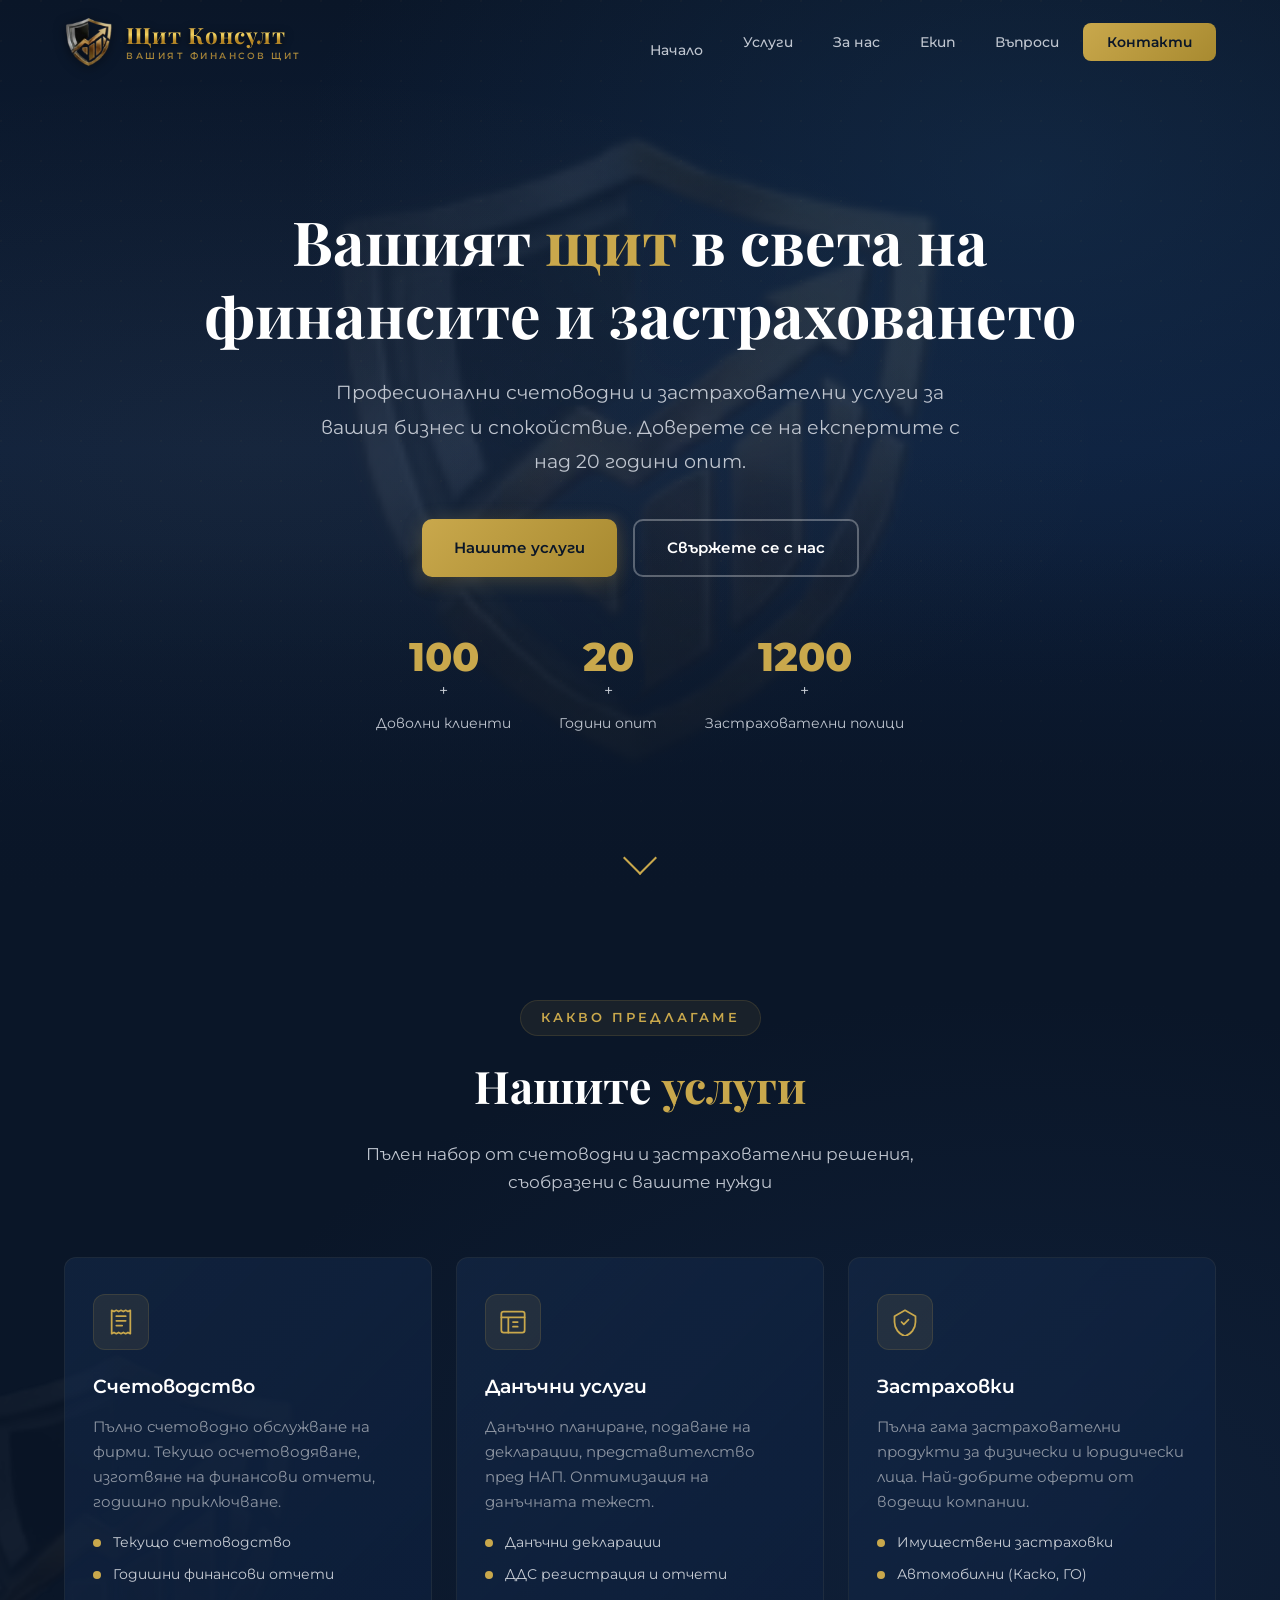
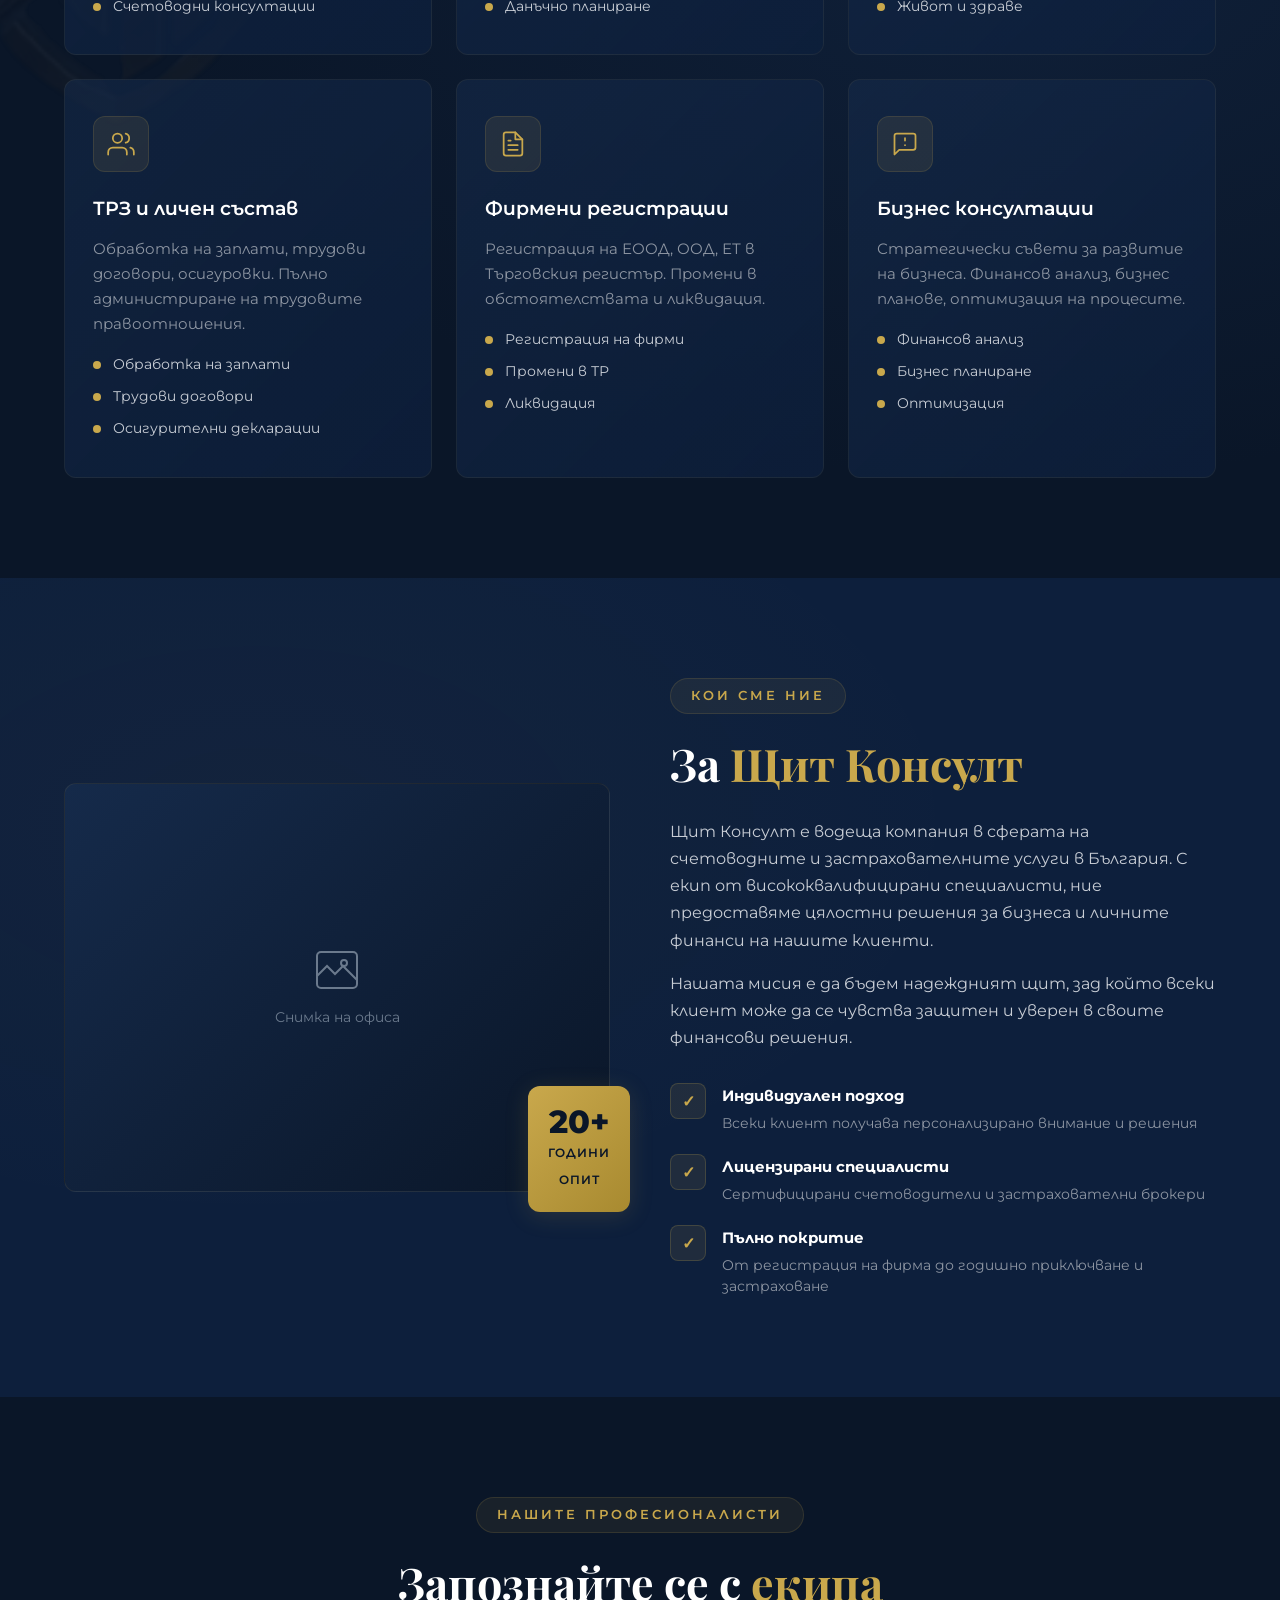
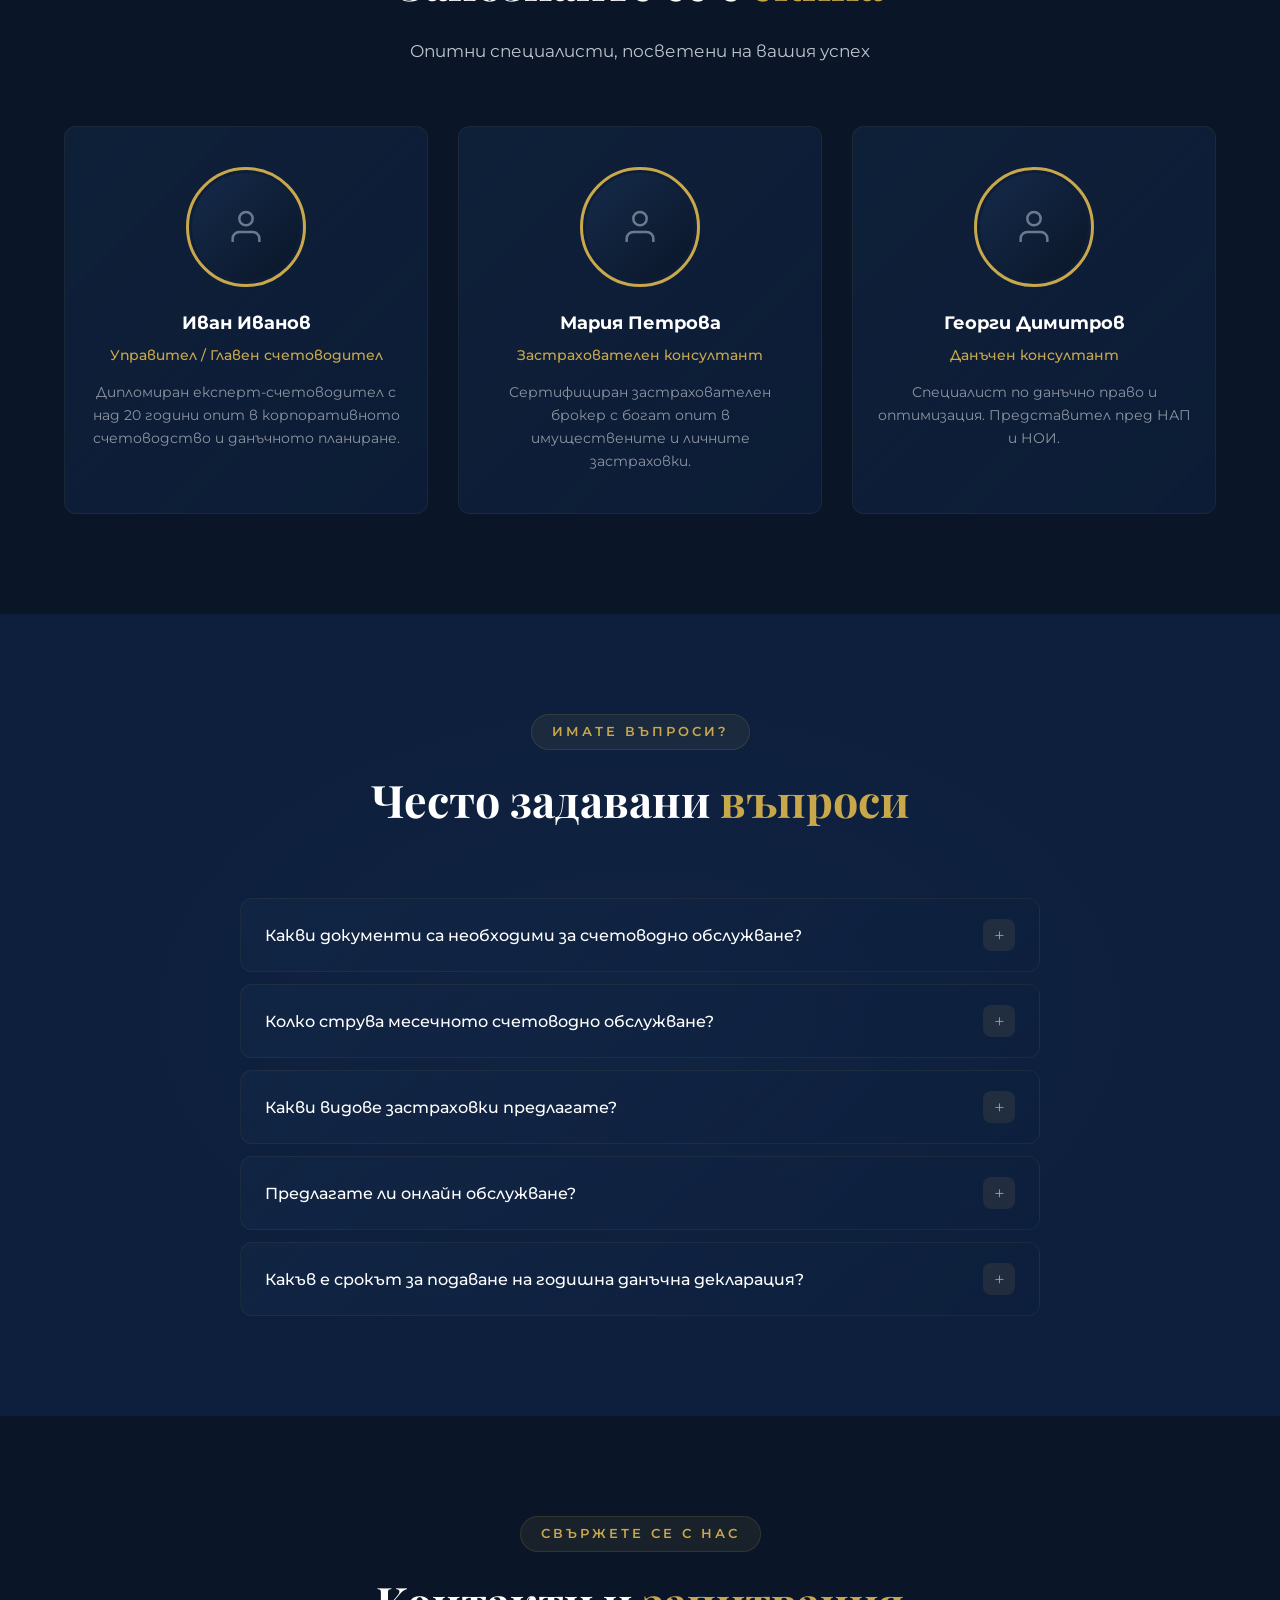
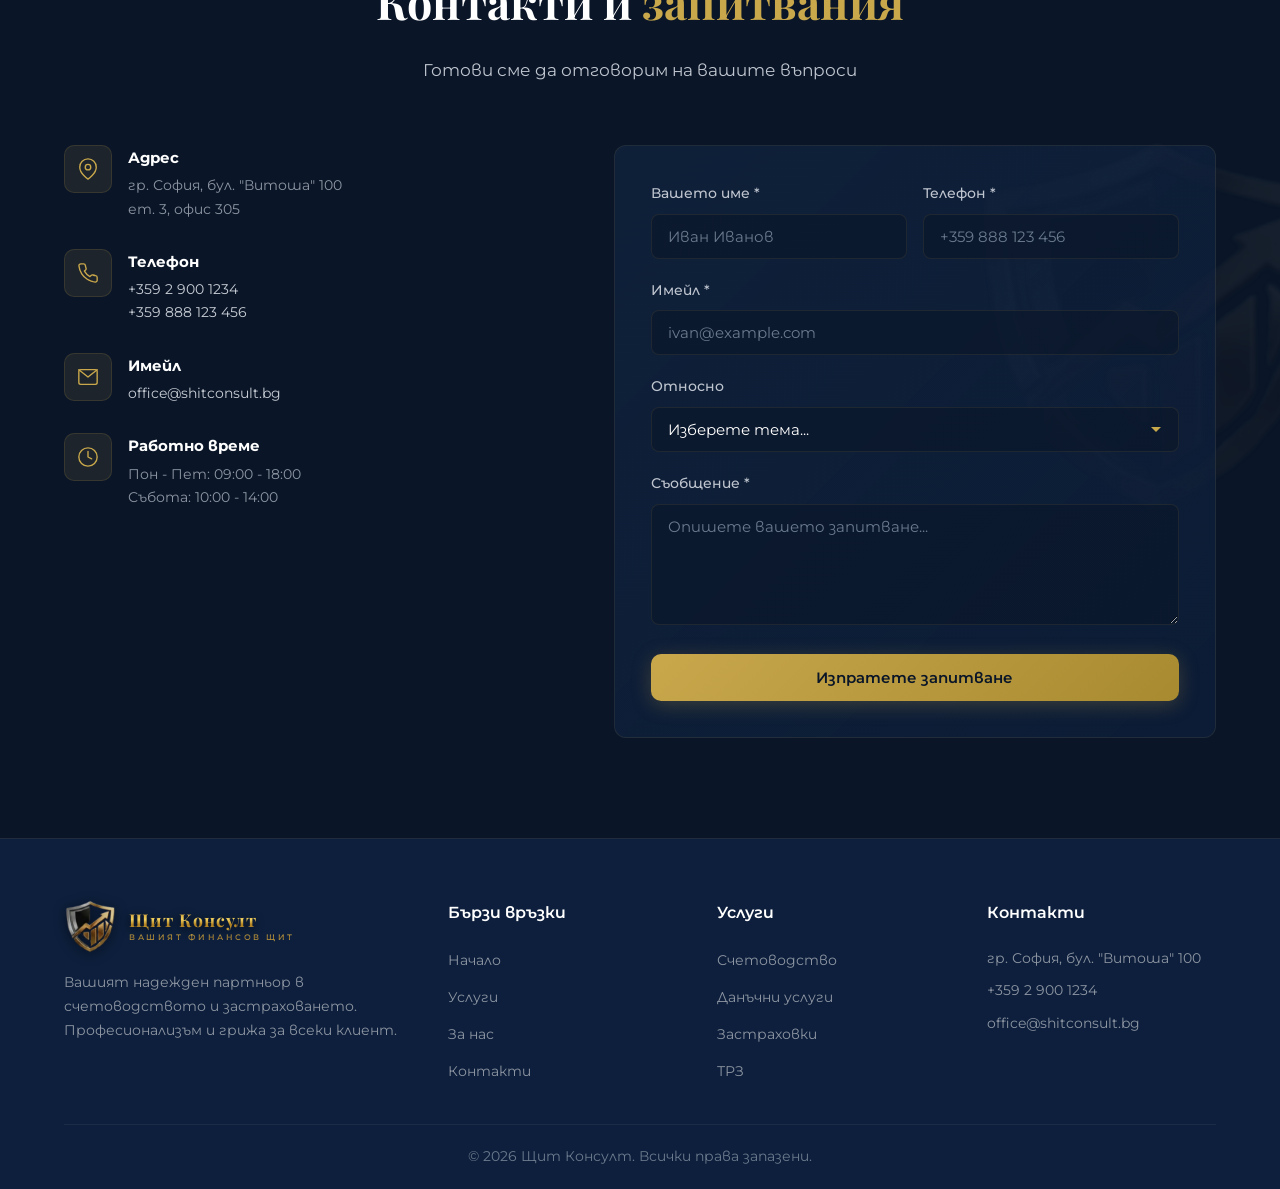
==== commit 3bcbde07: "V1: New shield logo, gold metallic text, 20+ years, 100+ clients" ====
--- a/v1/index.html
+++ b/v1/index.html
@@ -17,12 +17,11 @@
     <nav class="navbar" id="navbar">
         <div class="container nav-container">
             <a href="#home" class="logo">
-                <img src="logo-transparent.png" alt="Щит Консулт" class="logo-img">
+                <img src="logo-shield.png" alt="Щит Консулт" class="logo-img">
                 <div class="logo-text-group">
-                    <span class="logo-name">ЩИТ <span class="gold">КОНСУЛТ</span></span>
-                    <span class="logo-tagline">СЧЕТОВОДСТВО &bull; ЗАСТРАХОВКИ</span>
-                </div>
-            </a>
+                    <span class="logo-name">Щит Консулт</span>
+                    <span class="logo-tagline">ВАШИЯТ ФИНАНСОВ ЩИТ</span>
+                </div>
             <ul class="nav-links" id="navLinks">
                 <li><a href="#home">Начало</a></li>
                 <li><a href="#services">Услуги</a></li>
@@ -42,7 +41,7 @@
     <!-- ========== HERO ========== -->
     <section class="hero" id="home">
         <div class="hero-bg-logo">
-            <img src="logo-transparent.png" alt="" aria-hidden="true">
+            <img src="logo-shield.png" alt="" aria-hidden="true">
         </div>
         <div class="hero-overlay"></div>
         <div class="container hero-content">
@@ -51,7 +50,7 @@
             </h1>
             <p class="hero-subtitle fade-up delay-1">
                 Професионални счетоводни и застрахователни услуги за вашия бизнес и спокойствие.
-                Доверете се на експертите с над 15 години опит.
+                Доверете се на експертите с над 20 години опит.
             </p>
             <div class="hero-buttons fade-up delay-2">
                 <a href="#services" class="btn btn-primary">Нашите услуги</a>
@@ -59,11 +58,11 @@
             </div>
             <div class="hero-stats fade-up delay-3">
                 <div class="stat">
-                    <span class="stat-number" data-target="500">0</span>+
+                    <span class="stat-number" data-target="100">0</span>+
                     <span class="stat-label">Доволни клиенти</span>
                 </div>
                 <div class="stat">
-                    <span class="stat-number" data-target="15">0</span>+
+                    <span class="stat-number" data-target="20">0</span>+
                     <span class="stat-label">Години опит</span>
                 </div>
                 <div class="stat">
@@ -82,7 +81,7 @@
     <!-- ========== SERVICES ========== -->
     <section class="services" id="services">
         <div class="section-bg-logo">
-            <img src="logo-transparent.png" alt="" aria-hidden="true">
+            <img src="logo-shield.png" alt="" aria-hidden="true">
         </div>
         <div class="container">
             <div class="section-header fade-up">
@@ -217,7 +216,7 @@
                         <span>Снимка на офиса</span>
                     </div>
                     <div class="about-badge">
-                        <span class="badge-number">15+</span>
+                        <span class="badge-number">20+</span>
                         <span class="badge-text">години<br>опит</span>
                     </div>
                 </div>
@@ -282,7 +281,7 @@
                     </div>
                     <h3>Иван Иванов</h3>
                     <span class="team-role">Управител / Главен счетоводител</span>
-                    <p>Дипломиран експерт-счетоводител с над 15 години опит в корпоративното счетоводство и данъчното планиране.</p>
+                    <p>Дипломиран експерт-счетоводител с над 20 години опит в корпоративното счетоводство и данъчното планиране.</p>
                 </div>
 
                 <div class="team-card fade-up delay-1">
@@ -381,7 +380,7 @@
     <!-- ========== CONTACT ========== -->
     <section class="contact" id="contact">
         <div class="section-bg-logo right">
-            <img src="logo-transparent.png" alt="" aria-hidden="true">
+            <img src="logo-shield.png" alt="" aria-hidden="true">
         </div>
         <div class="container">
             <div class="section-header fade-up">
@@ -490,10 +489,10 @@
             <div class="footer-grid">
                 <div class="footer-about">
                     <a href="#home" class="logo footer-logo">
-                        <img src="logo-transparent.png" alt="Щит Консулт" class="logo-img footer-logo-img">
+                        <img src="logo-shield.png" alt="Щит Консулт" class="logo-img footer-logo-img">
                         <div class="logo-text-group">
-                            <span class="logo-name">ЩИТ <span class="gold">КОНСУЛТ</span></span>
-                            <span class="logo-tagline">СЧЕТОВОДСТВО &bull; ЗАСТРАХОВКИ</span>
+                            <span class="logo-name">Щит Консулт</span>
+                            <span class="logo-tagline">ВАШИЯТ ФИНАНСОВ ЩИТ</span>
                         </div>
                     </a>
                     <p>Вашият надежден партньор в счетоводството и застраховането. Професионализъм и грижа за всеки клиент.</p>
--- a/v1/style.css
+++ b/v1/style.css
@@ -94,7 +94,7 @@
     height: 52px;
     width: auto;
     transition: height var(--transition);
-    filter: drop-shadow(0 2px 4px rgba(0,0,0,0.3));
+    filter: drop-shadow(0 2px 6px rgba(0,0,0,0.5));
 }
 
 .navbar.scrolled .logo-img {
@@ -104,33 +104,49 @@
 .logo-text-group {
     display: flex;
     flex-direction: column;
-    line-height: 1.1;
+    line-height: 1.15;
+    gap: 2px;
 }
 
 .logo-name {
+    font-family: 'Playfair Display', serif;
+    font-size: 1.4rem;
+    font-weight: 700;
+    letter-spacing: 1px;
+    background: linear-gradient(180deg,
+        #f7edd0 0%,
+        #d4a840 20%,
+        #f0d060 45%,
+        #b08020 70%,
+        #d4a840 100%);
+    -webkit-background-clip: text;
+    -webkit-text-fill-color: transparent;
+    background-clip: text;
+    text-shadow: none;
+    filter: drop-shadow(0 2px 4px rgba(0,0,0,0.8));
+}
+
+.logo-tagline {
     font-family: 'Montserrat', sans-serif;
-    font-size: 1.25rem;
-    font-weight: 800;
-    color: var(--white);
-    letter-spacing: 2px;
-    text-transform: uppercase;
-}
-
-.logo-tagline {
-    font-size: 0.55rem;
-    font-weight: 500;
-    color: var(--gray-300);
+    font-size: 0.58rem;
+    font-weight: 600;
     letter-spacing: 2.5px;
     text-transform: uppercase;
-    margin-top: 2px;
+    background: linear-gradient(180deg,
+        #c8a84b 0%,
+        #907030 50%,
+        #c8a84b 100%);
+    -webkit-background-clip: text;
+    -webkit-text-fill-color: transparent;
+    background-clip: text;
 }
 
 .navbar.scrolled .logo-name {
-    font-size: 1.05rem;
+    font-size: 1.15rem;
 }
 
 .navbar.scrolled .logo-tagline {
-    font-size: 0.48rem;
+    font-size: 0.5rem;
 }
 
 .footer-logo {
@@ -265,12 +281,12 @@
     top: 50%;
     left: 50%;
     transform: translate(-50%, -50%);
-    width: 550px;
-    height: 550px;
-    opacity: 0.04;
+    width: 680px;
+    height: 680px;
+    opacity: 0.10;
     z-index: 0;
     pointer-events: none;
-    filter: grayscale(30%);
+    filter: drop-shadow(0 0 40px rgba(197,166,106,0.15));
 }
 
 .hero-bg-logo img {
@@ -286,10 +302,9 @@
     transform: translateY(-50%);
     width: 400px;
     height: 400px;
-    opacity: 0.03;
+    opacity: 0.06;
     z-index: 0;
     pointer-events: none;
-    filter: grayscale(20%);
 }
 
 .section-bg-logo.right {
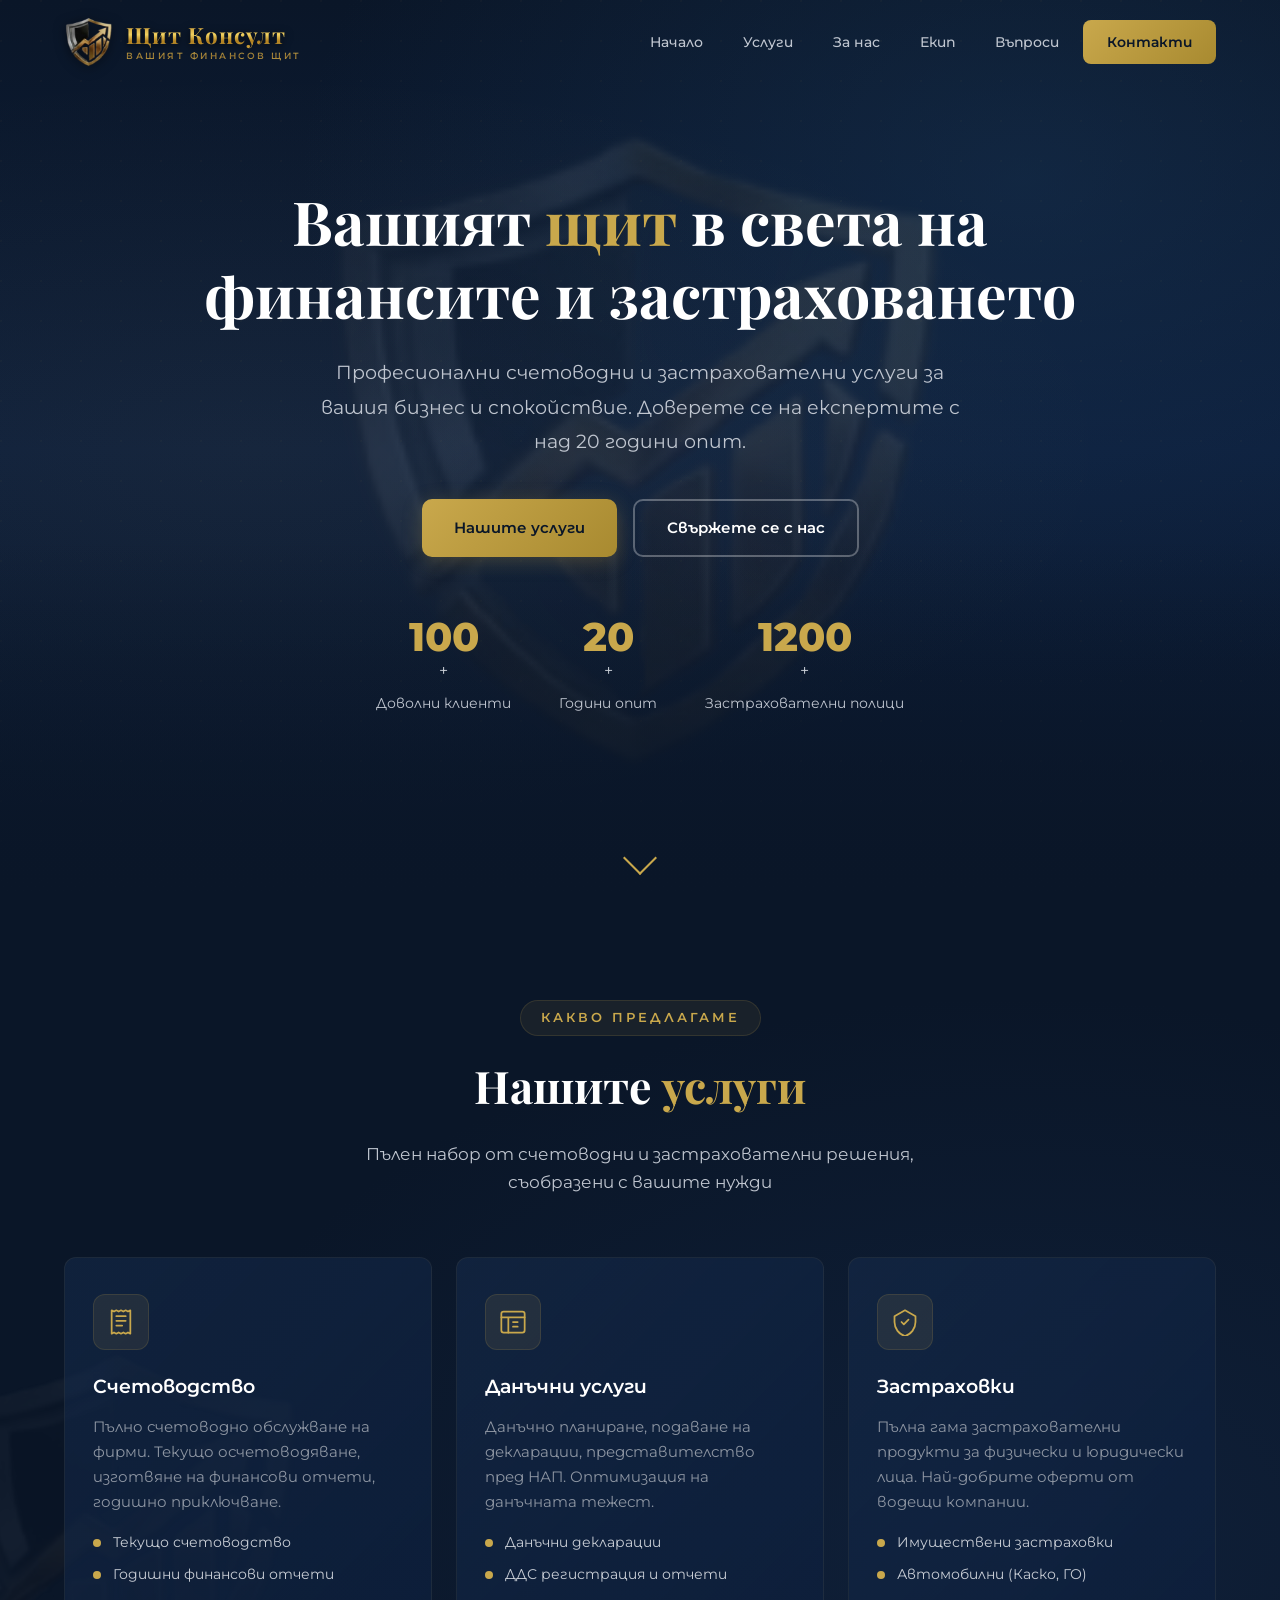
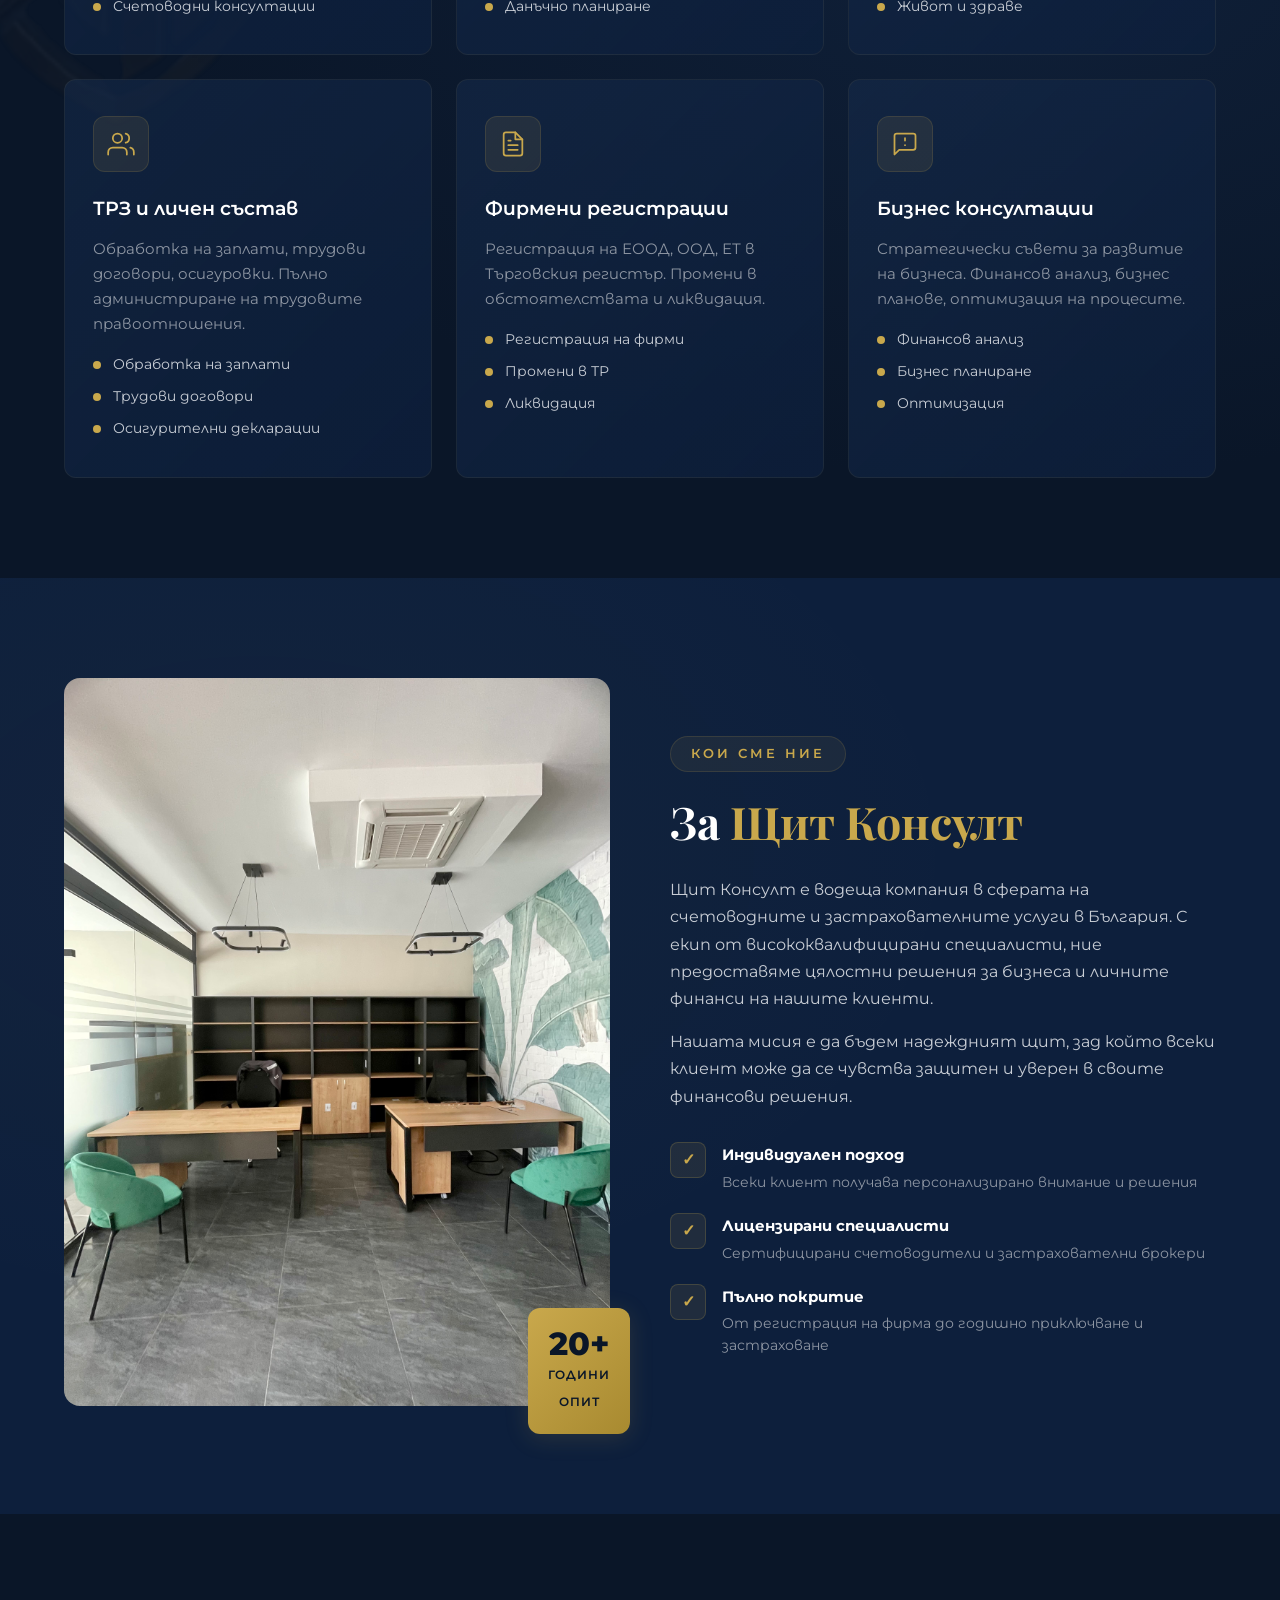
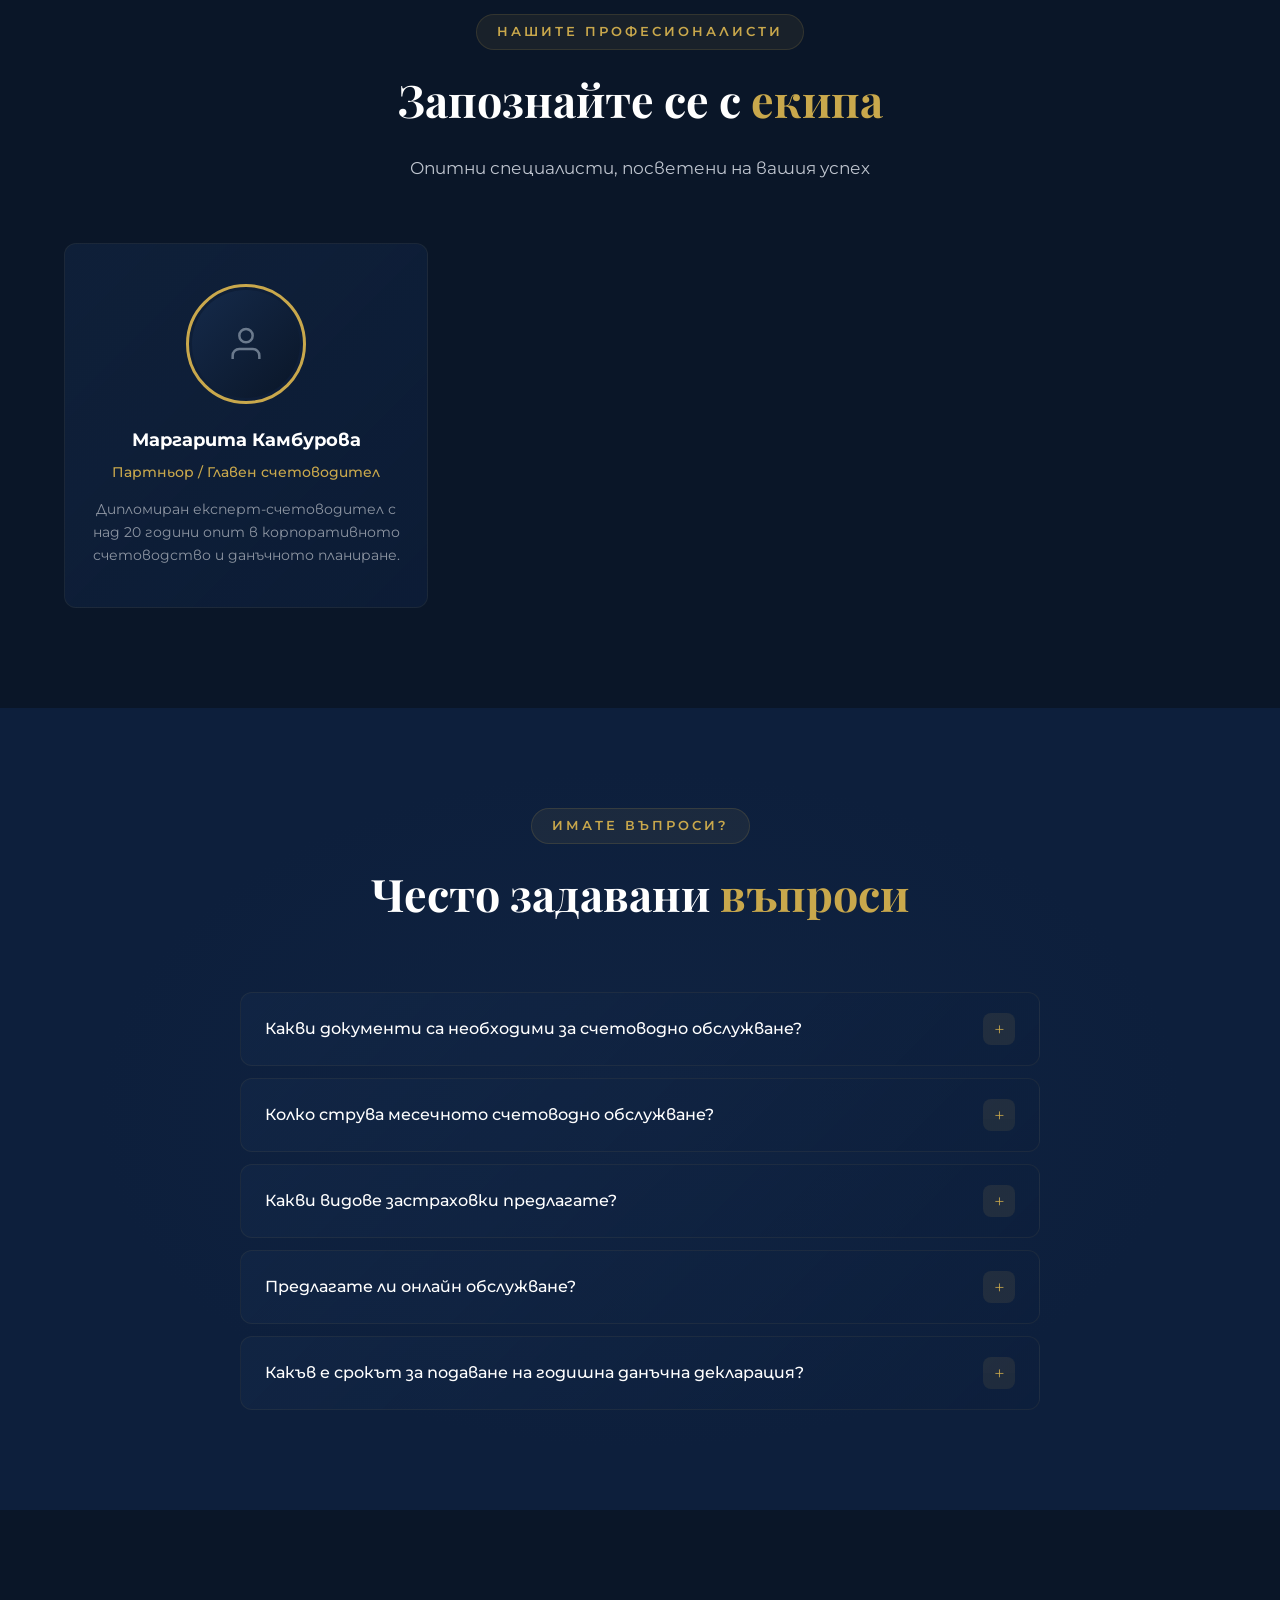
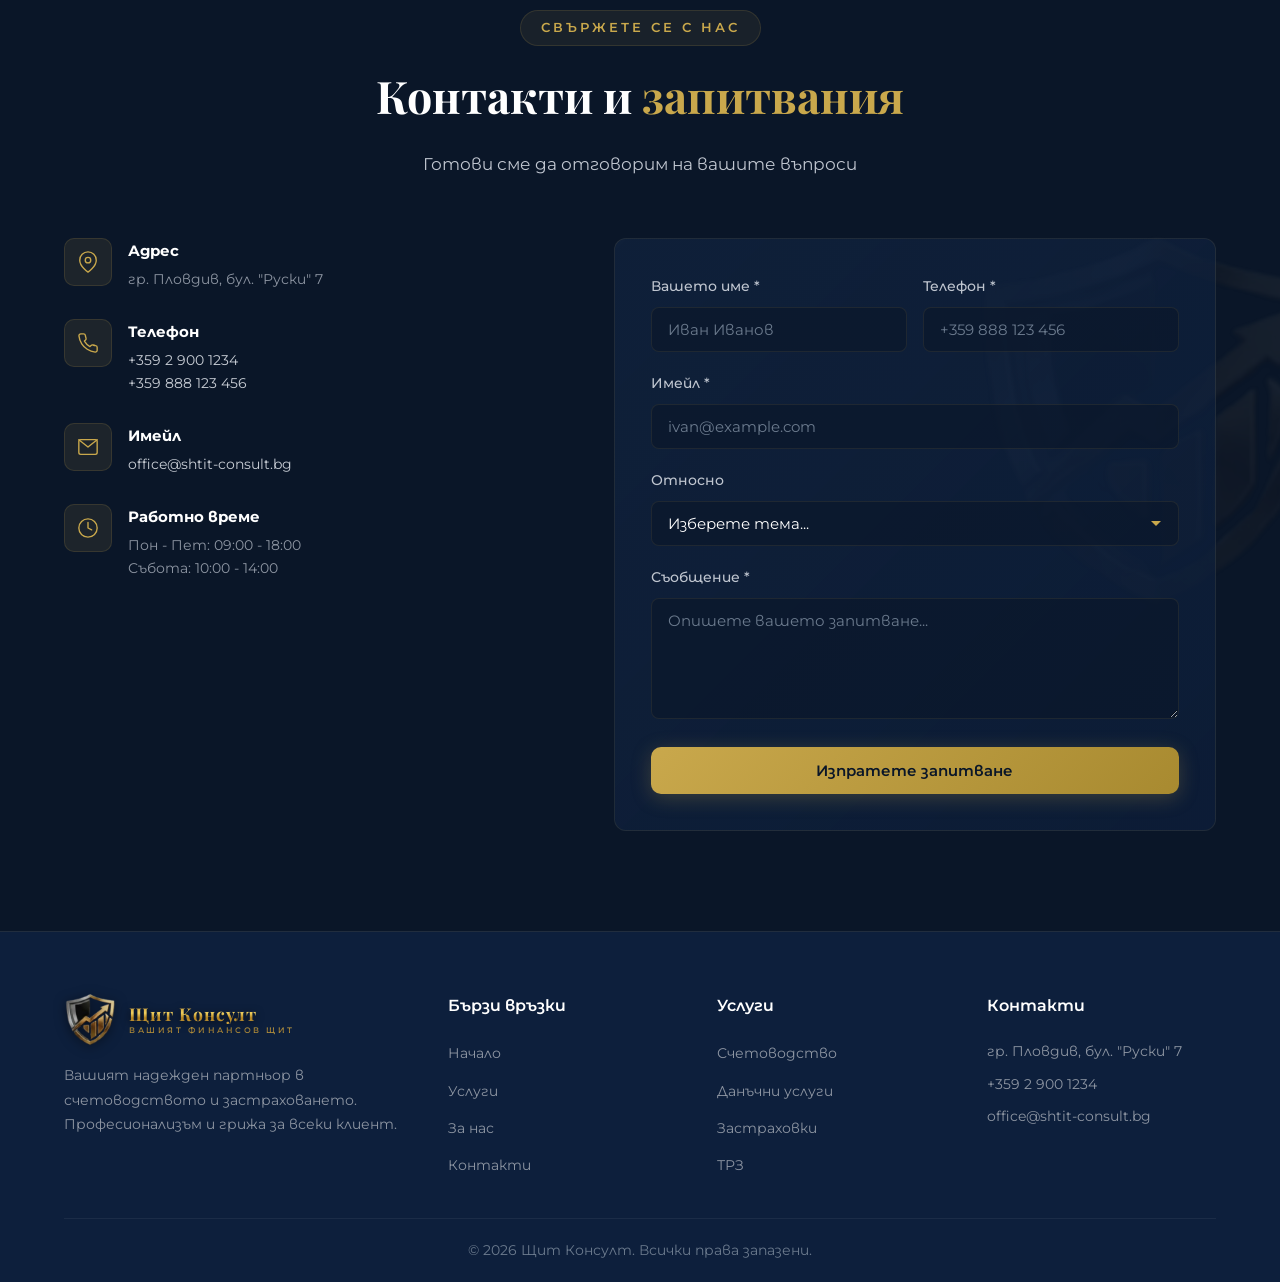
==== commit ea6433ac: "Update: Маргарита Камбурова, 1 team member, office photo, Пловдив address, new email, nav left" ====
--- a/v1/index.html
+++ b/v1/index.html
@@ -206,8 +206,8 @@
     <section class="about" id="about">
         <div class="container">
             <div class="about-grid">
-                <div class="about-image fade-up">
-                    <div class="about-img-placeholder">
+                <div class="about-image fade-up"><img src="office.jpg" alt="Офис Щит Консулт" style="width:100%;height:100%;object-fit:cover;border-radius:16px;">
+                    <div class="about-img-placeholder" style="display:none">
                         <svg viewBox="0 0 24 24" fill="none" stroke="currentColor" stroke-width="1" stroke-linecap="round">
                             <rect x="2" y="3" width="20" height="18" rx="2"/>
                             <path d="M2 15l5-5 4 4 4-4 7 7"/>
@@ -279,37 +279,9 @@
                             </svg>
                         </div>
                     </div>
-                    <h3>Иван Иванов</h3>
-                    <span class="team-role">Управител / Главен счетоводител</span>
+                    <h3>Маргарита Камбурова</h3>
+                    <span class="team-role">Партньор / Главен счетоводител</span>
                     <p>Дипломиран експерт-счетоводител с над 20 години опит в корпоративното счетоводство и данъчното планиране.</p>
-                </div>
-
-                <div class="team-card fade-up delay-1">
-                    <div class="team-photo">
-                        <div class="photo-placeholder">
-                            <svg viewBox="0 0 24 24" fill="none" stroke="currentColor" stroke-width="1.5">
-                                <path d="M20 21v-2a4 4 0 0 0-4-4H8a4 4 0 0 0-4 4v2"/>
-                                <circle cx="12" cy="7" r="4"/>
-                            </svg>
-                        </div>
-                    </div>
-                    <h3>Мария Петрова</h3>
-                    <span class="team-role">Застрахователен консултант</span>
-                    <p>Сертифициран застрахователен брокер с богат опит в имуществените и личните застраховки.</p>
-                </div>
-
-                <div class="team-card fade-up delay-2">
-                    <div class="team-photo">
-                        <div class="photo-placeholder">
-                            <svg viewBox="0 0 24 24" fill="none" stroke="currentColor" stroke-width="1.5">
-                                <path d="M20 21v-2a4 4 0 0 0-4-4H8a4 4 0 0 0-4 4v2"/>
-                                <circle cx="12" cy="7" r="4"/>
-                            </svg>
-                        </div>
-                    </div>
-                    <h3>Георги Димитров</h3>
-                    <span class="team-role">Данъчен консултант</span>
-                    <p>Специалист по данъчно право и оптимизация. Представител пред НАП и НОИ.</p>
                 </div>
             </div>
         </div>
@@ -400,7 +372,7 @@
                         </div>
                         <div>
                             <strong>Адрес</strong>
-                            <p>гр. София, бул. "Витоша" 100<br>ет. 3, офис 305</p>
+                            <p>гр. Пловдив, бул. "Руски" 7</p>
                         </div>
                     </div>
 
@@ -426,7 +398,7 @@
                         </div>
                         <div>
                             <strong>Имейл</strong>
-                            <p><a href="mailto:office@shitconsult.bg">office@shitconsult.bg</a></p>
+                            <p><a href="mailto:office@shtit-consult.bg">office@shtit-consult.bg</a></p>
                         </div>
                     </div>
 
@@ -517,9 +489,9 @@
                 </div>
                 <div class="footer-contact">
                     <h4>Контакти</h4>
-                    <p>гр. София, бул. "Витоша" 100</p>
+                    <p>гр. Пловдив, бул. "Руски" 7</p>
                     <p><a href="tel:+35929001234">+359 2 900 1234</a></p>
-                    <p><a href="mailto:office@shitconsult.bg">office@shitconsult.bg</a></p>
+                    <p><a href="mailto:office@shtit-consult.bg">office@shtit-consult.bg</a></p>
                 </div>
             </div>
             <div class="footer-bottom">
--- a/v1/style.css
+++ b/v1/style.css
@@ -169,6 +169,14 @@
     display: flex;
     align-items: center;
     gap: 8px;
+    margin: 0;
+    padding: 0;
+    list-style: none;
+}
+
+.nav-links li {
+    display: flex;
+    align-items: center;
 }
 
 .nav-links a {
@@ -358,7 +366,7 @@
     position: relative;
     z-index: 2;
     text-align: center;
-    padding: 120px 24px 80px;
+    padding: 80px 24px 80px;
 }
 
 .hero-title {
@@ -1140,7 +1148,7 @@
         background: rgba(10, 22, 40, 0.98);
         backdrop-filter: blur(20px);
         flex-direction: column;
-        padding: 90px 28px 32px;
+        padding: 90px 28px 32px 8px;
         gap: 8px;
         transition: right 0.4s ease;
         box-shadow: -10px 0 30px rgba(0, 0, 0, 0.5);
@@ -1165,8 +1173,12 @@
         justify-content: center;
     }
 
-    /* Hero */
-    .hero-content { padding: 100px 16px 60px; }
+    /* Navbar — solid background on mobile so it doesn't blend with hero */
+    .navbar { background: rgba(10, 22, 40, 0.95); backdrop-filter: blur(10px); }
+
+    /* Hero — padding-top on section pushes content below fixed navbar */
+    .hero { align-items: flex-start; padding-top: 85px; min-height: calc(100vh - 85px); }
+    .hero-content { padding: 20px 16px 60px; width: 100%; }
     .hero-stats { gap: 24px; }
     .stat-number { font-size: 2rem; }
     .hero-scroll { display: none; }
@@ -1223,12 +1235,12 @@
 }
 
 @media (max-width: 480px) {
-    .logo-tagline { display: none; }
+    .logo-tagline { font-size: 0.42rem; letter-spacing: 1.5px; }
     .logo-name { font-size: 1rem; }
 
     .hero-title { font-size: 1.8rem; }
     .hero-subtitle { font-size: 0.95rem; }
-    .hero-content { padding: 90px 16px 40px; }
+    .hero-content { padding: 15px 16px 40px; }
 
     .hero-buttons {
         flex-direction: column;
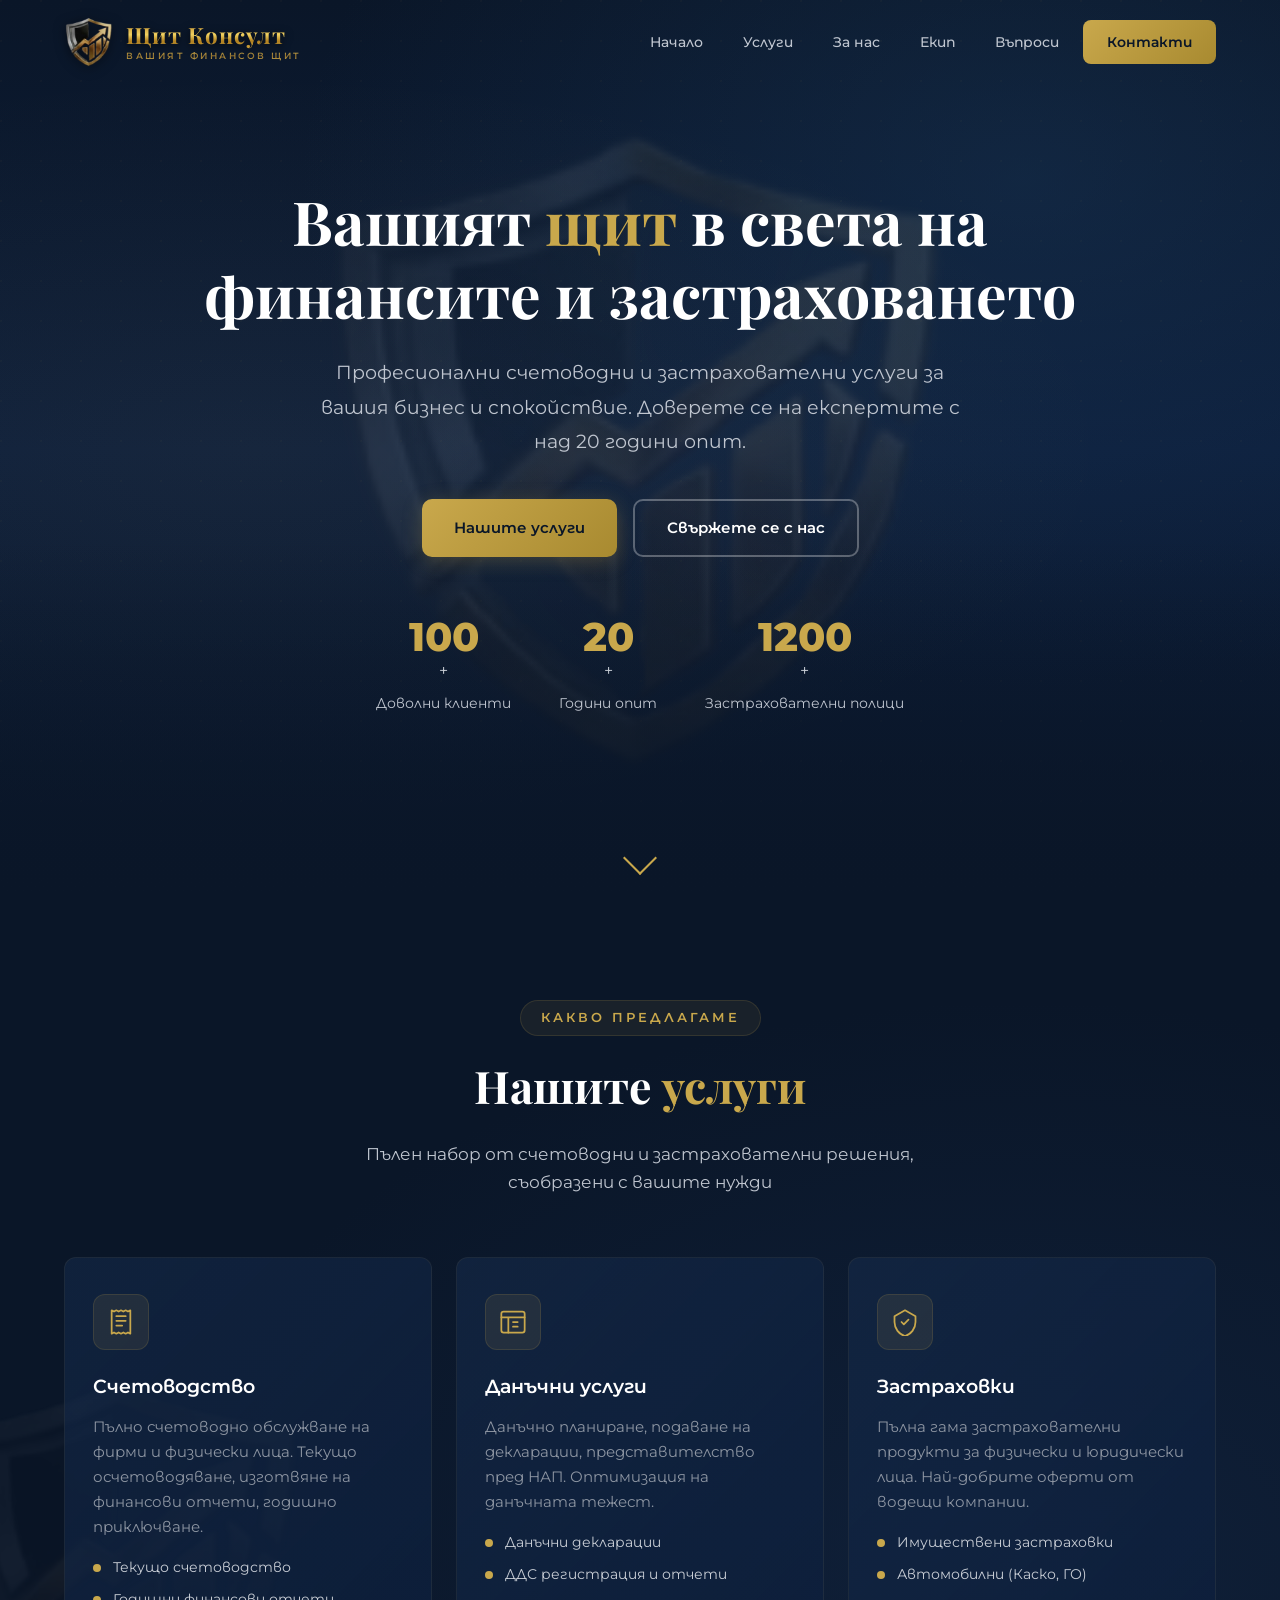
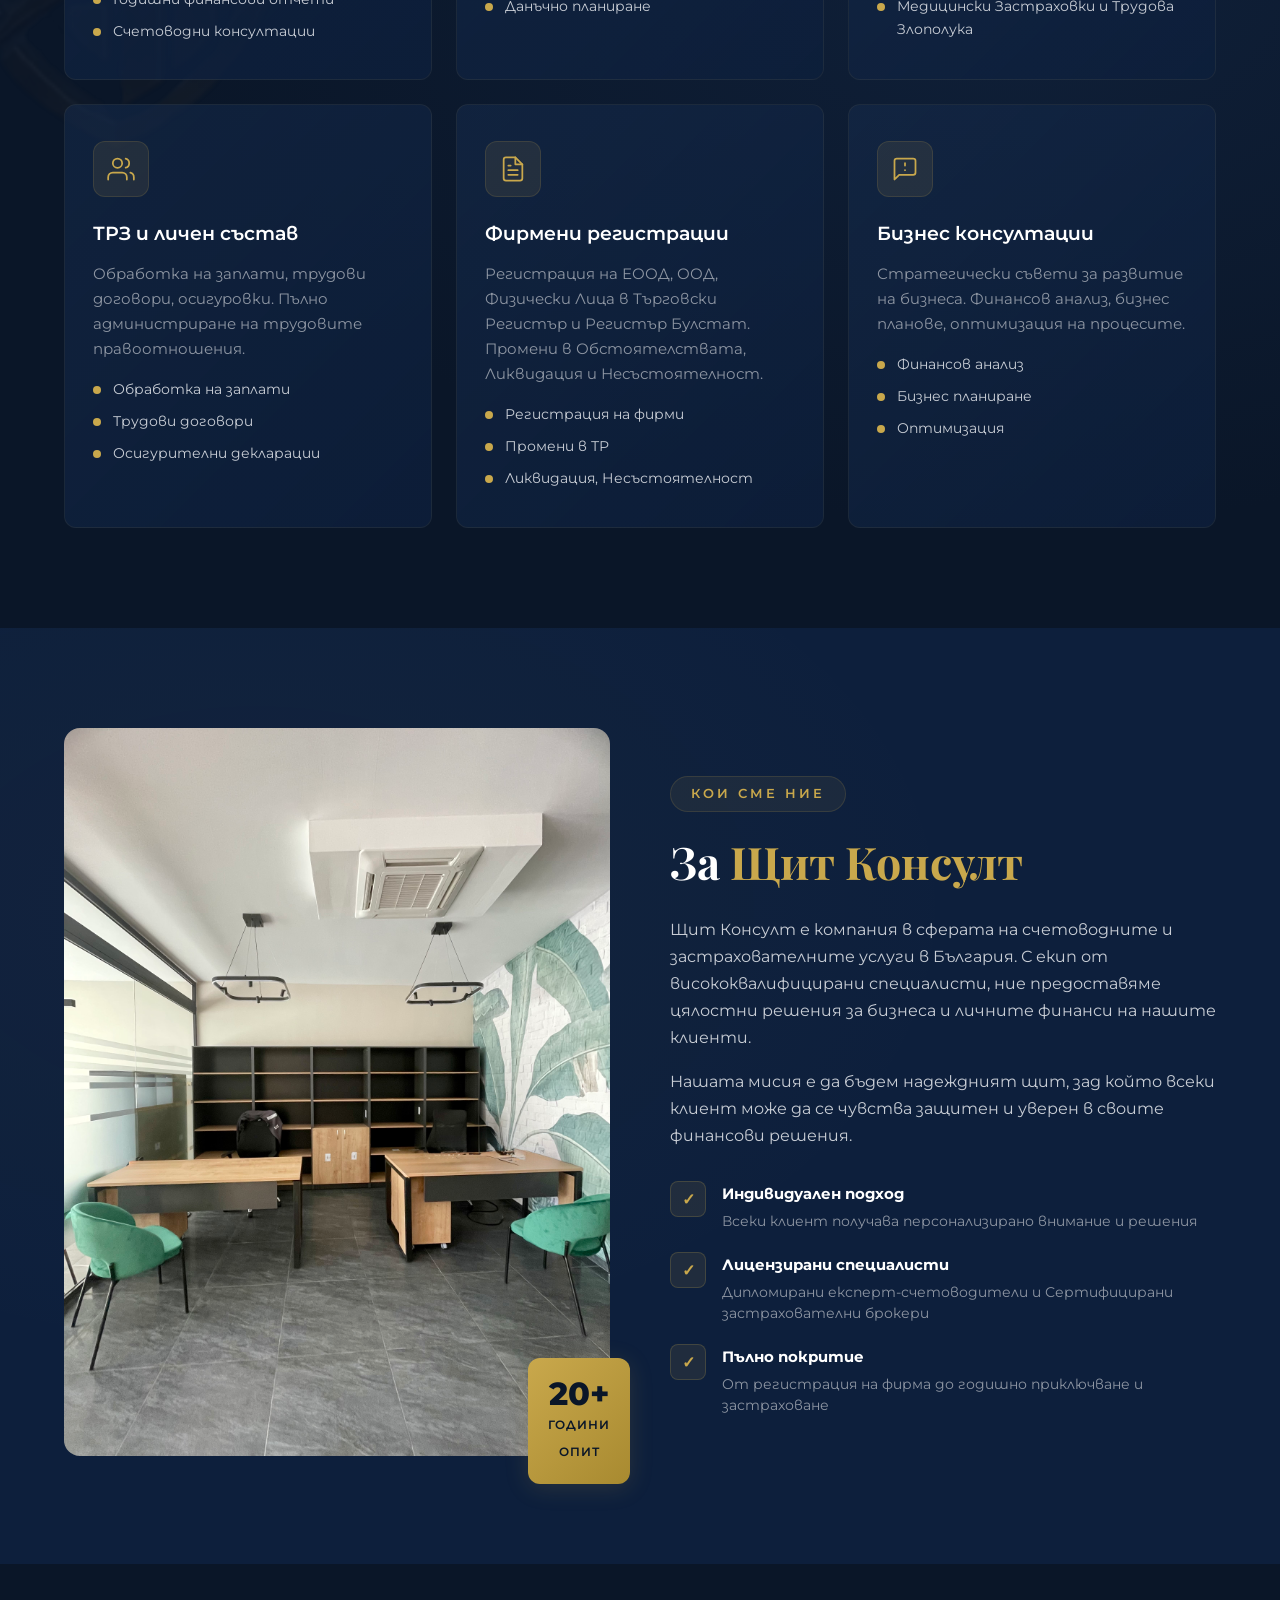
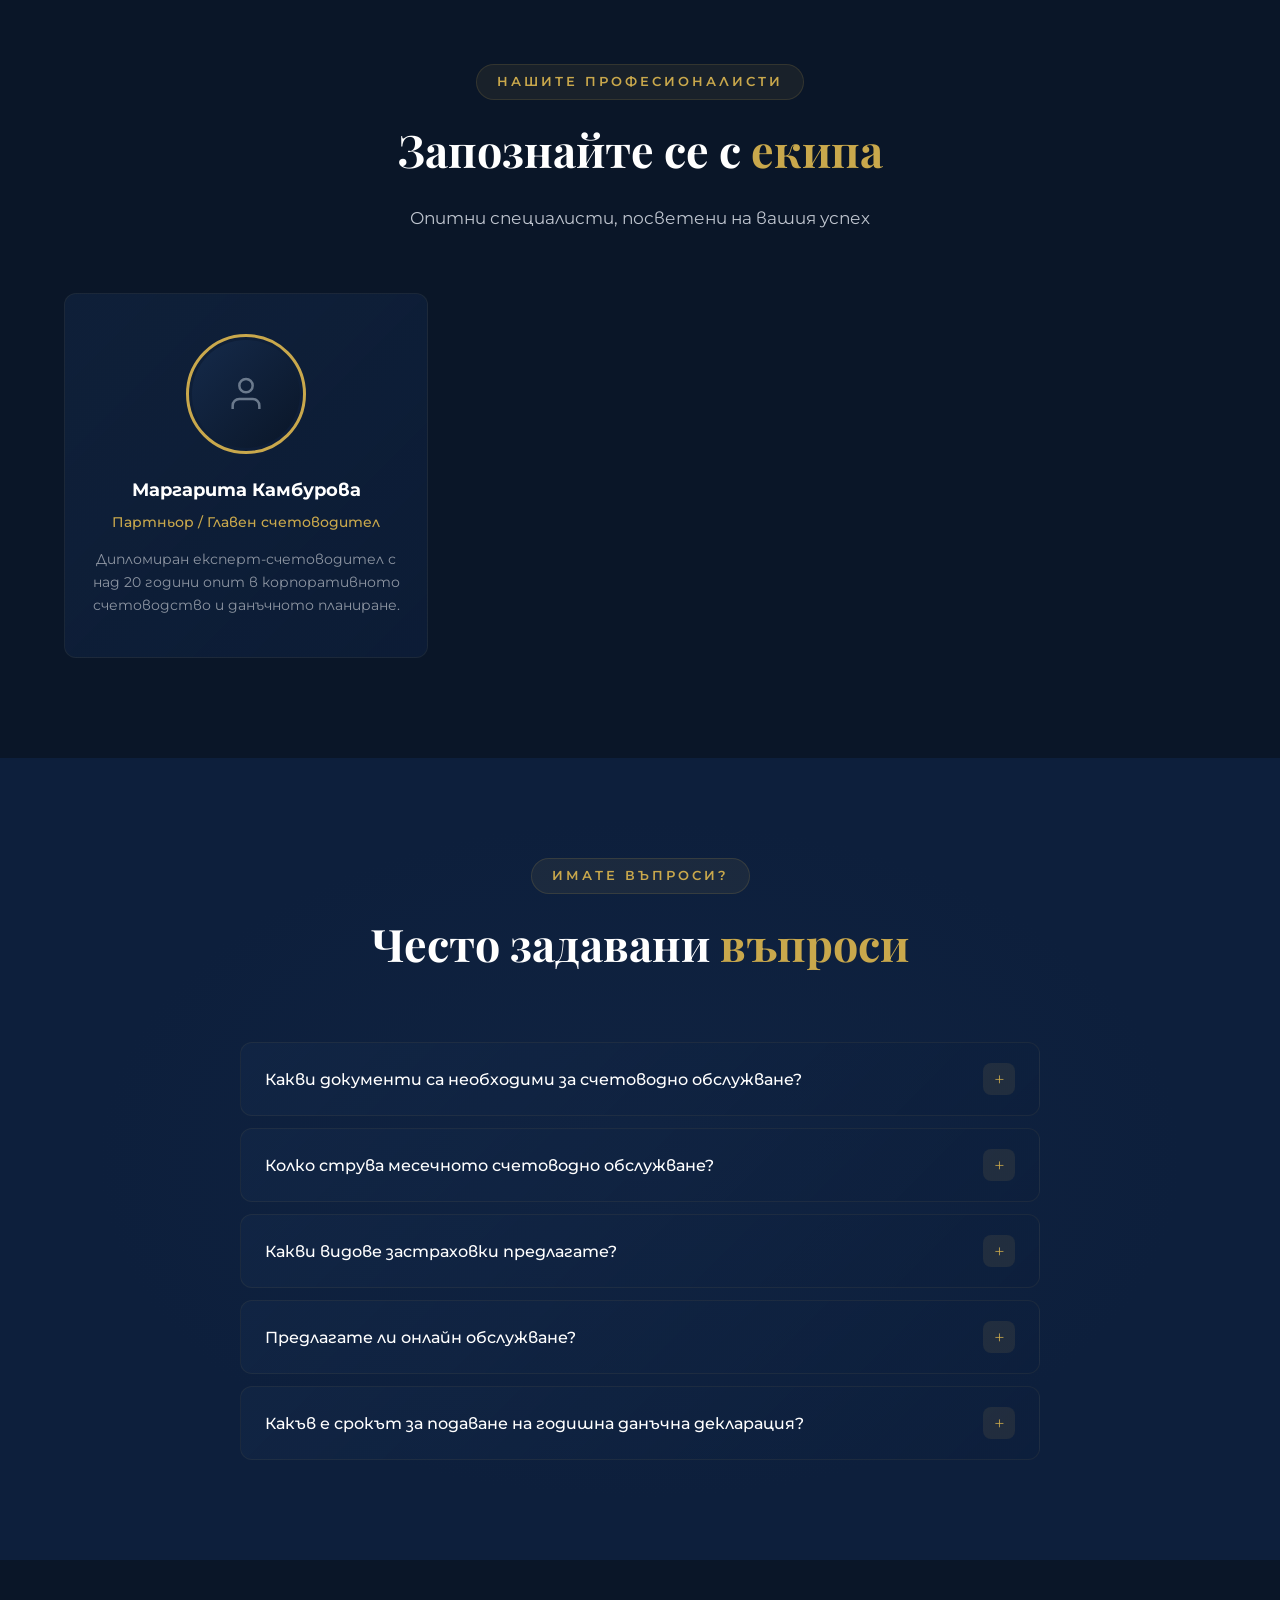
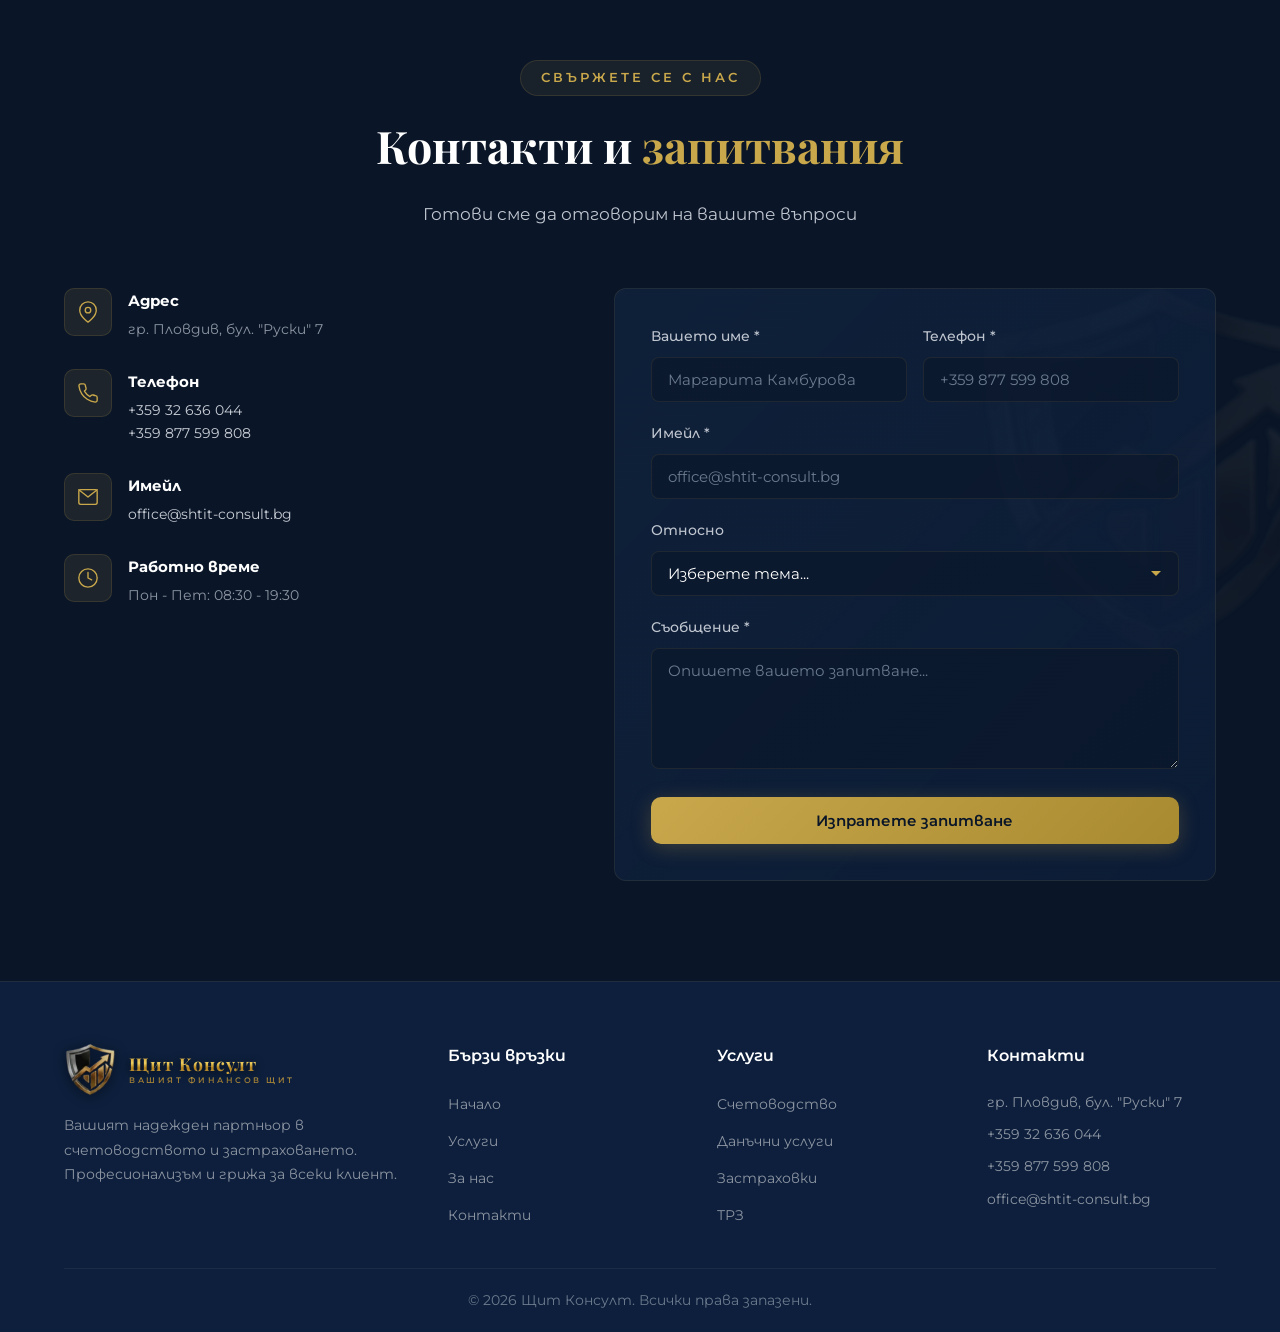
==== commit cdb6938f: "Revise service descriptions and contact details Updated various text descriptions and contact inform" ====
--- a/v1/index.html
+++ b/v1/index.html
@@ -100,7 +100,7 @@
                         </svg>
                     </div>
                     <h3>Счетоводство</h3>
-                    <p>Пълно счетоводно обслужване на фирми. Текущо осчетоводяване, изготвяне на финансови отчети, годишно приключване.</p>
+                    <p>Пълно счетоводно обслужване на фирми и физически лица. Текущо осчетоводяване, изготвяне на финансови отчети, годишно приключване.</p>
                     <ul class="service-list">
                         <li>Текущо счетоводство</li>
                         <li>Годишни финансови отчети</li>
@@ -139,7 +139,7 @@
                     <ul class="service-list">
                         <li>Имуществени застраховки</li>
                         <li>Автомобилни (Каско, ГО)</li>
-                        <li>Живот и здраве</li>
+                        <li>Медицински Застраховки и Трудова Злополука</li>
                     </ul>
                 </div>
 
@@ -174,11 +174,11 @@
                         </svg>
                     </div>
                     <h3>Фирмени регистрации</h3>
-                    <p>Регистрация на ЕООД, ООД, ЕТ в Търговския регистър. Промени в обстоятелствата и ликвидация.</p>
+                    <p>Регистрация на ЕООД, ООД, Физически Лица в Търговски Регистър и Регистър Булстат. Промени в Обстоятелствата, Ликвидация и Несъстоятелност.</p>
                     <ul class="service-list">
                         <li>Регистрация на фирми</li>
                         <li>Промени в ТР</li>
-                        <li>Ликвидация</li>
+                        <li>Ликвидация, Несъстоятелност</li>
                     </ul>
                 </div>
 
@@ -224,7 +224,7 @@
                     <span class="section-tag">Кои сме ние</span>
                     <h2 class="section-title">За <span class="gold">Щит Консулт</span></h2>
                     <p>
-                        Щит Консулт е водеща компания в сферата на счетоводните и застрахователните услуги в България.
+                        Щит Консулт е компания в сферата на счетоводните и застрахователните услуги в България.
                         С екип от висококвалифицирани специалисти, ние предоставяме цялостни решения за бизнеса и личните
                         финанси на нашите клиенти.
                     </p>
@@ -244,7 +244,7 @@
                             <span class="feature-icon">&#10003;</span>
                             <div>
                                 <strong>Лицензирани специалисти</strong>
-                                <p>Сертифицирани счетоводители и застрахователни брокери</p>
+                                <p>Дипломирани експерт-счетоводители и Сертифицирани застрахователни брокери</p>
                             </div>
                         </div>
                         <div class="about-feature">
@@ -302,7 +302,7 @@
                         <span class="faq-toggle">+</span>
                     </button>
                     <div class="faq-answer">
-                        <p>За стартиране на счетоводно обслужване са необходими: копие на регистрацията на фирмата (от Търговски регистър), данъчна регистрация, банкови извлечения, фактури за приходи и разходи, и договори с контрагенти. Ще ви предоставим пълен списък при първата консултация.</p>
+                        <p>За стартиране на счетоводно обслужване са необходими: Ще ви предоставим пълен списък при първата консултация.</p>
                     </div>
                 </div>
 
@@ -322,7 +322,7 @@
                         <span class="faq-toggle">+</span>
                     </button>
                     <div class="faq-answer">
-                        <p>Предлагаме пълна гама от застрахователни продукти: Гражданска отговорност, Автокаско, имуществени застраховки, застраховки живот и здраве, професионална отговорност, трудова злополука и други. Работим с всички водещи застрахователни компании в България.</p>
+                        <p>Предлагаме пълна гама от застрахователни продукти: Гражданска отговорност, Автокаско, имуществени застраховки, професионална отговорност, трудова злополука и други. Работим с всички водещи застрахователни компании в България.</p>
                     </div>
                 </div>
 
@@ -384,8 +384,8 @@
                         </div>
                         <div>
                             <strong>Телефон</strong>
-                            <p><a href="tel:+35929001234">+359 2 900 1234</a></p>
-                            <p><a href="tel:+359888123456">+359 888 123 456</a></p>
+                            <p><a href="tel:+35932636044">+359 32 636 044</a></p>
+                            <p><a href="tel:+359877599808">+359 877 599 808</a></p>
                         </div>
                     </div>
 
@@ -411,8 +411,7 @@
                         </div>
                         <div>
                             <strong>Работно време</strong>
-                            <p>Пон - Пет: 09:00 - 18:00</p>
-                            <p>Събота: 10:00 - 14:00</p>
+                            <p>Пон - Пет: 08:30 - 19:30</p>
                         </div>
                     </div>
                 </div>
@@ -421,16 +420,16 @@
                     <div class="form-row">
                         <div class="form-group">
                             <label for="name">Вашето име *</label>
-                            <input type="text" id="name" name="name" required placeholder="Иван Иванов">
+                            <input type="text" id="name" name="name" required placeholder="Маргарита Камбурова">
                         </div>
                         <div class="form-group">
                             <label for="phone">Телефон *</label>
-                            <input type="tel" id="phone" name="phone" required placeholder="+359 888 123 456">
+                            <input type="tel" id="phone" name="phone" required placeholder="+359 877 599 808">
                         </div>
                     </div>
                     <div class="form-group">
                         <label for="email">Имейл *</label>
-                        <input type="email" id="email" name="email" required placeholder="ivan@example.com">
+                        <input type="email" id="email" name="email" required placeholder="office@shtit-consult.bg">
                     </div>
                     <div class="form-group">
                         <label for="subject">Относно</label>
@@ -490,7 +489,8 @@
                 <div class="footer-contact">
                     <h4>Контакти</h4>
                     <p>гр. Пловдив, бул. "Руски" 7</p>
-                    <p><a href="tel:+35929001234">+359 2 900 1234</a></p>
+                    <p><a href="tel:+35932636044">+359 32 636 044</a></p>
+                    <p><a href="tel:+359877599808">+359 877 599 808</a></p>
                     <p><a href="mailto:office@shtit-consult.bg">office@shtit-consult.bg</a></p>
                 </div>
             </div>
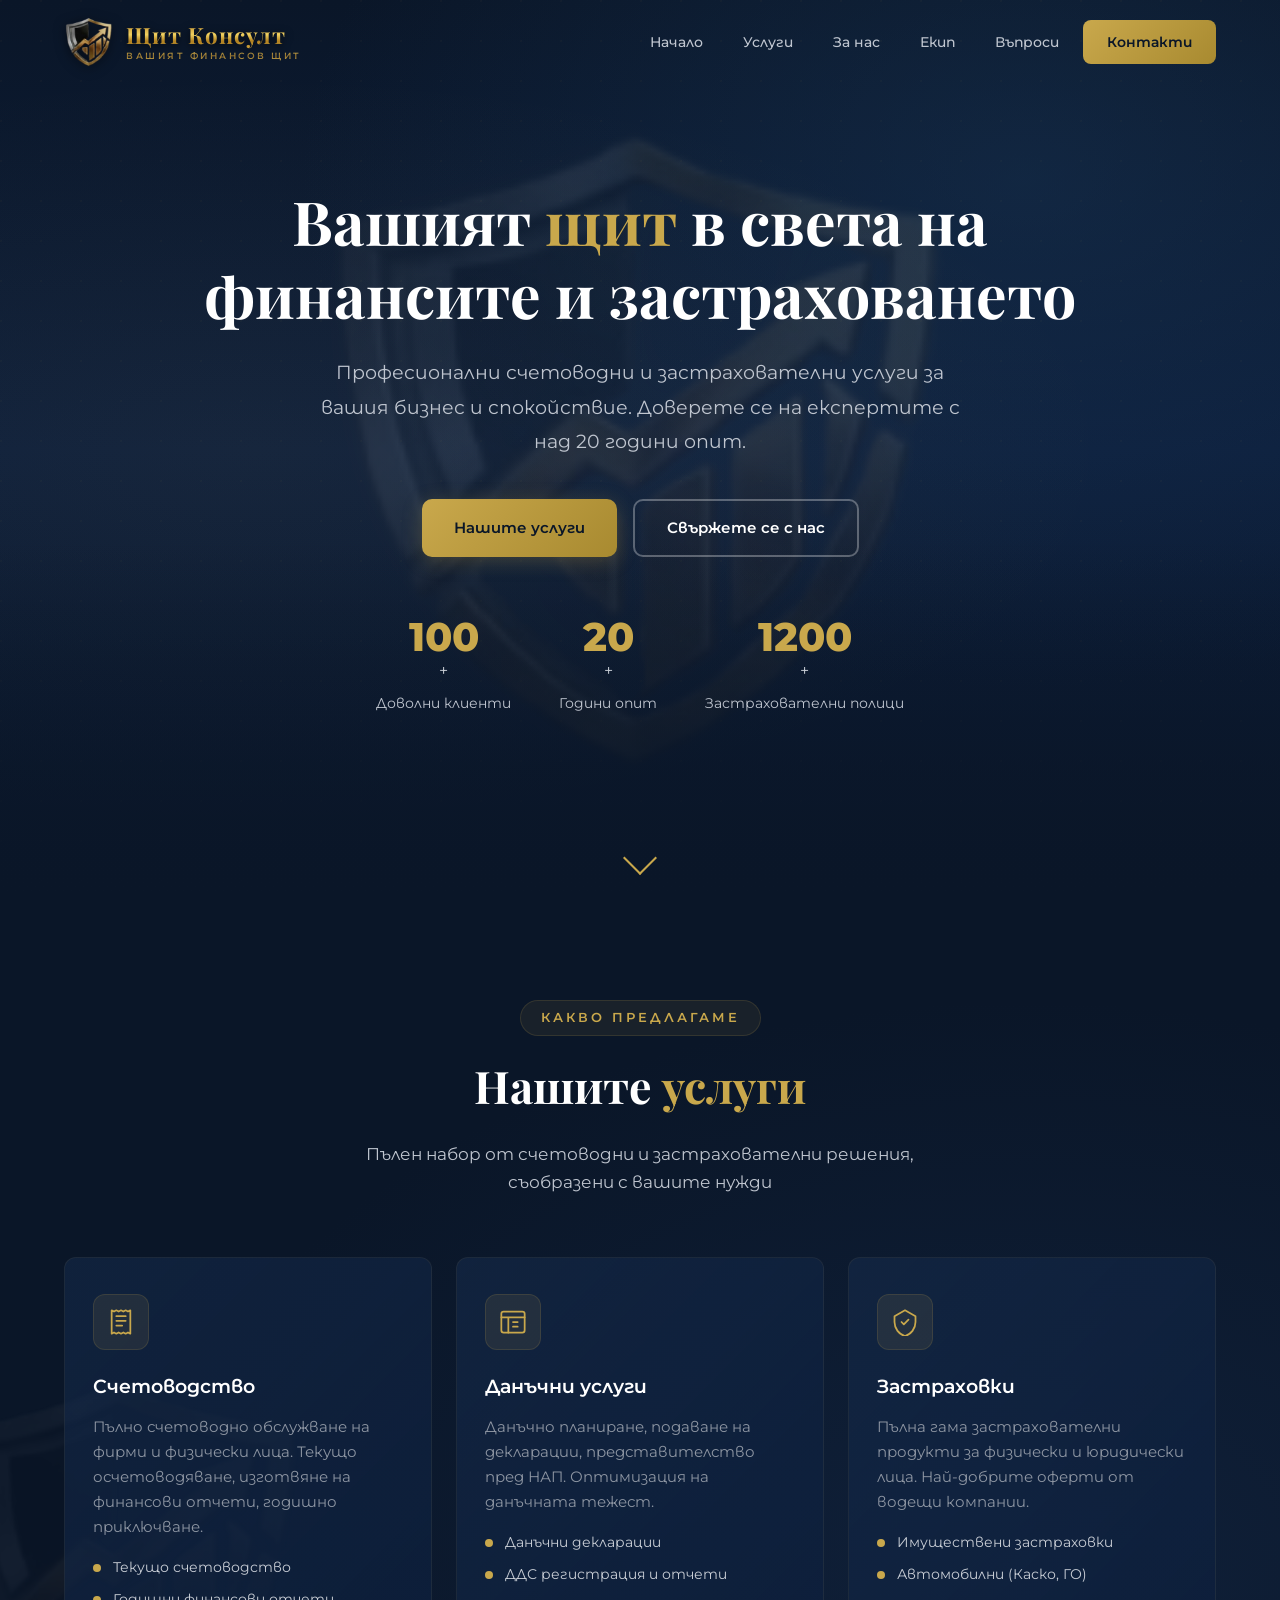
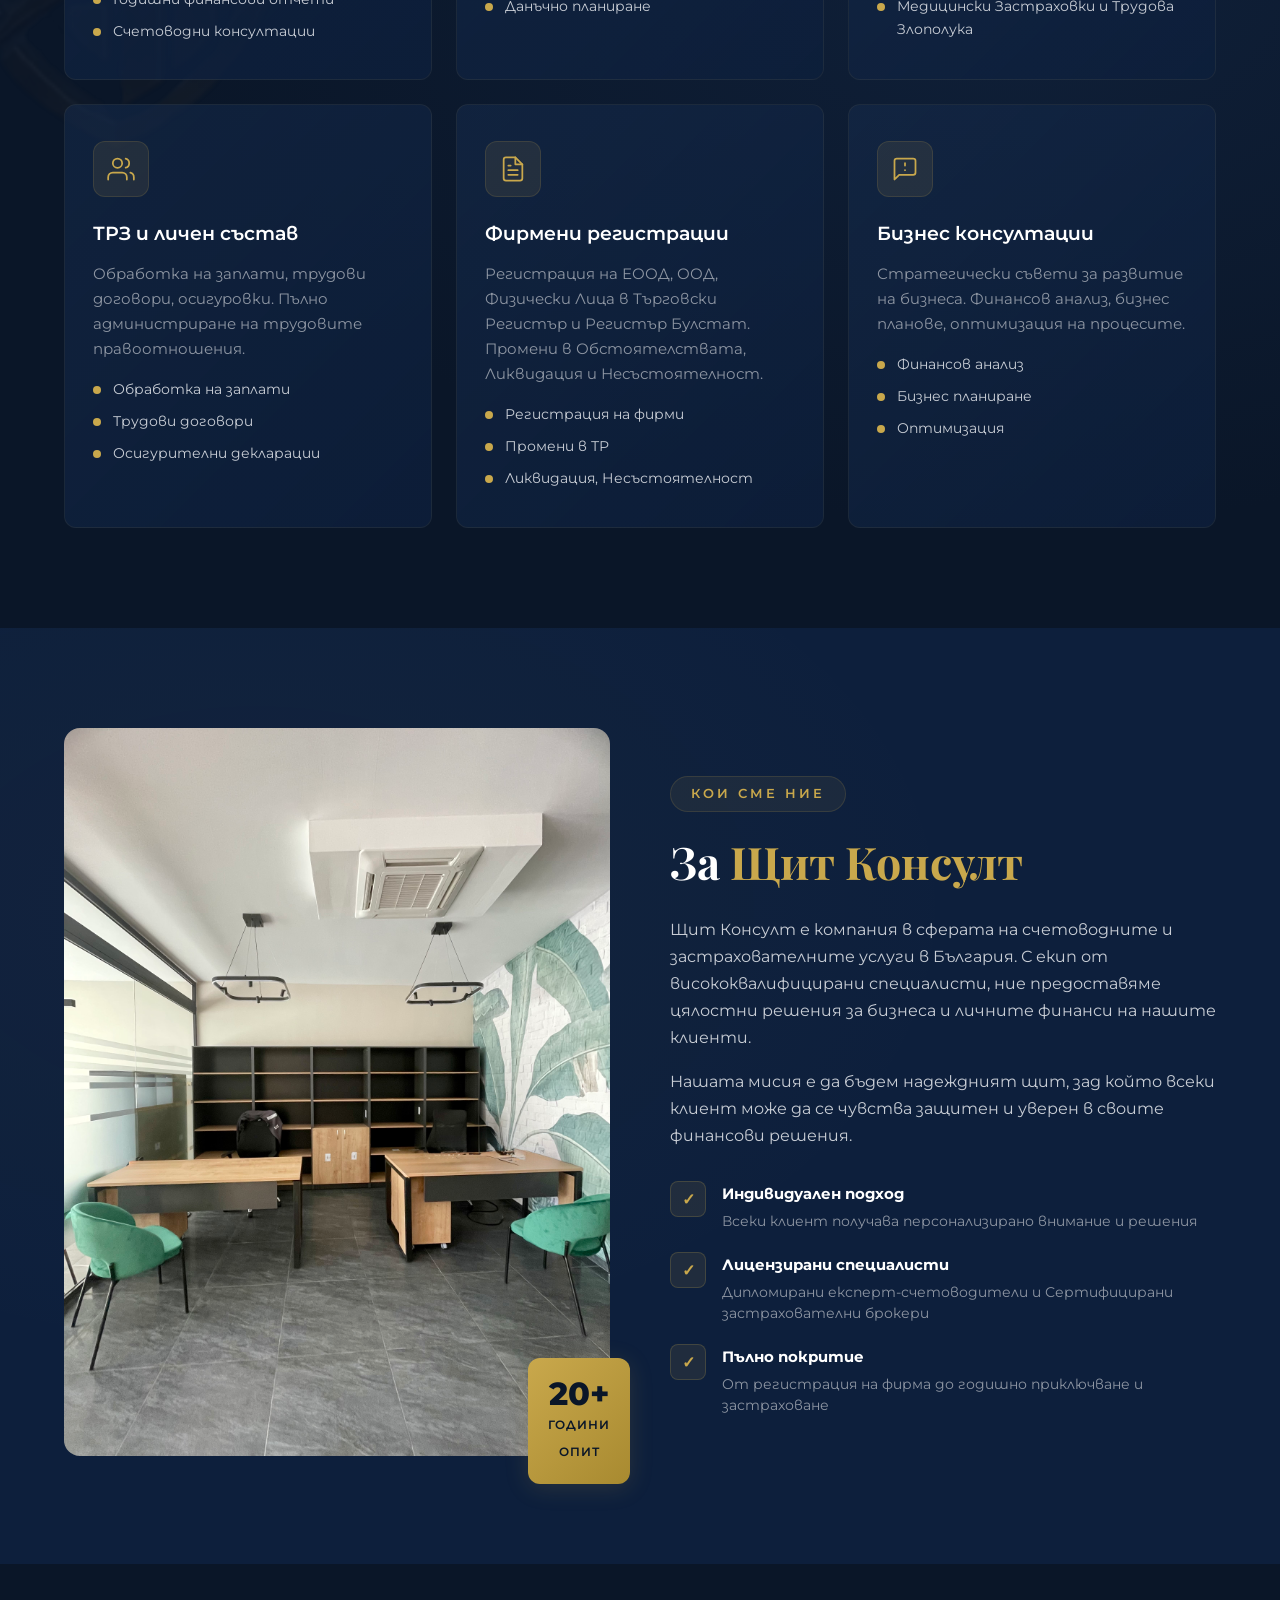
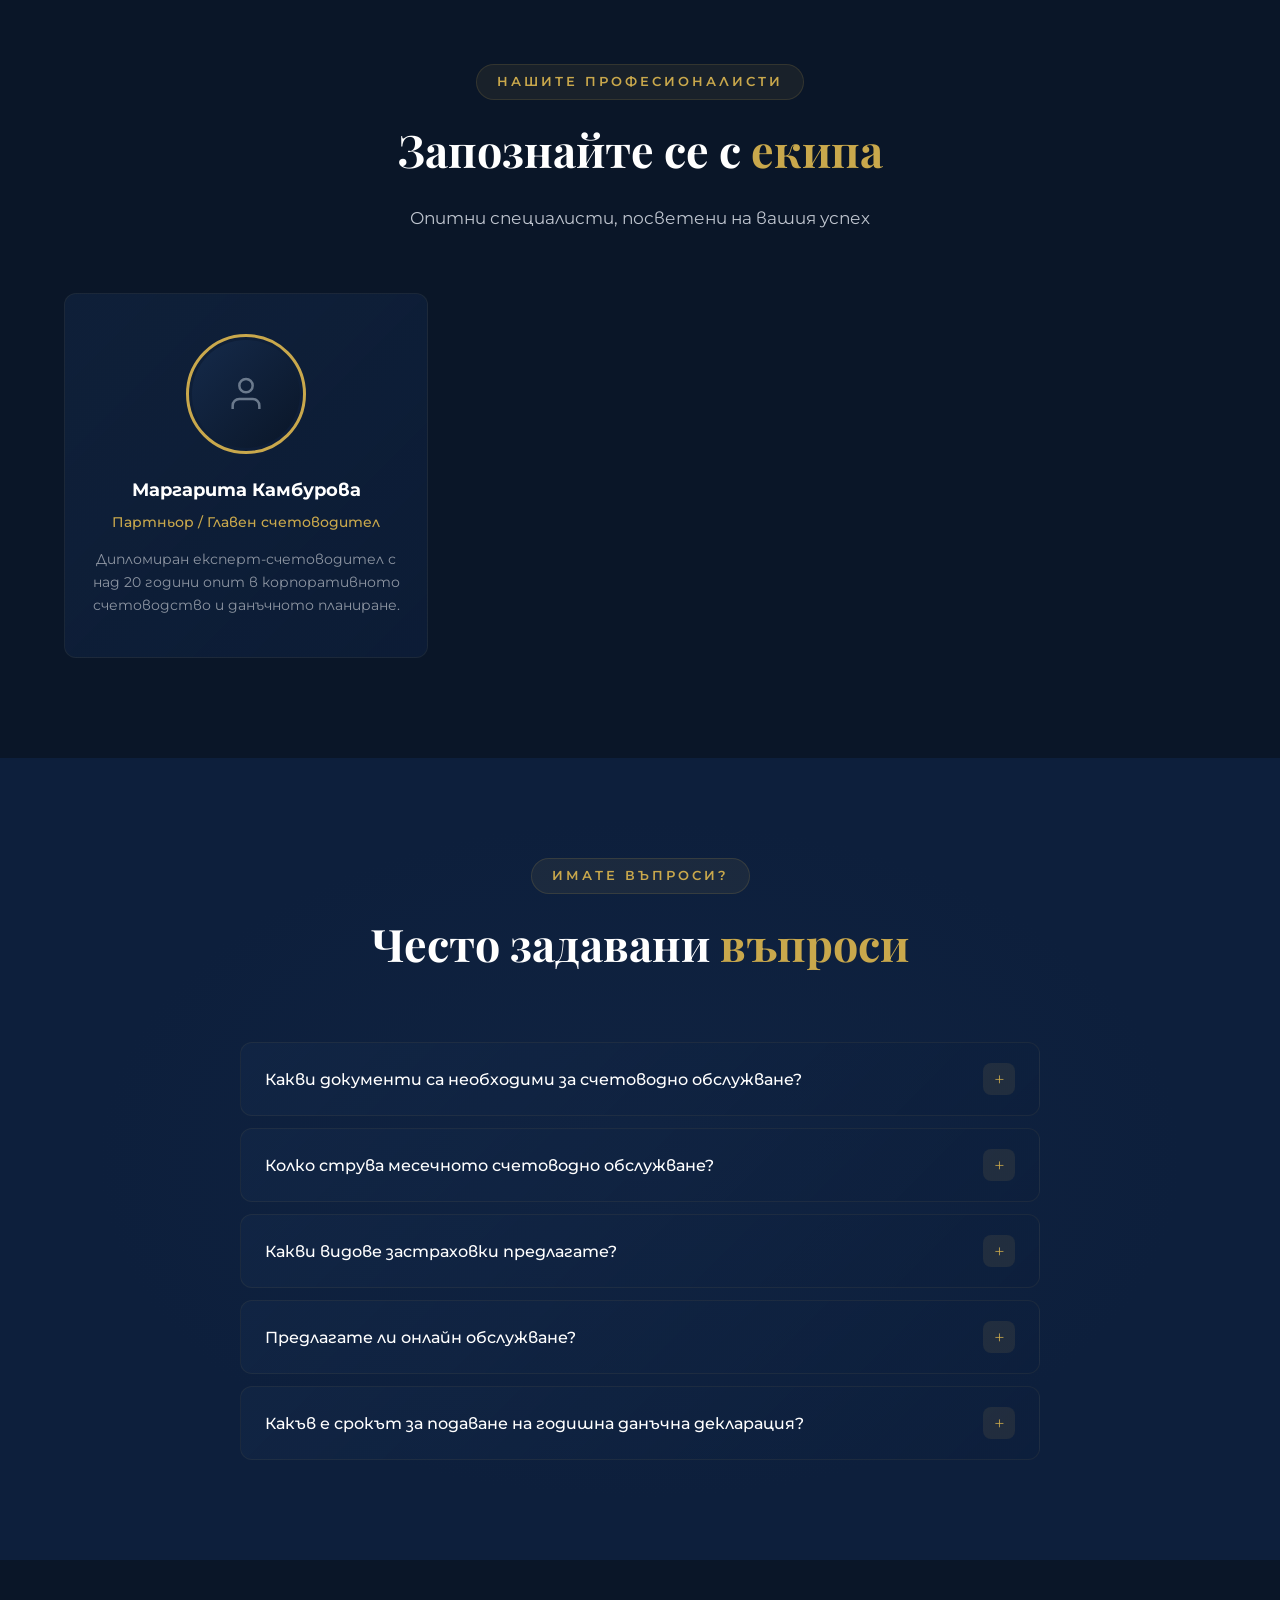
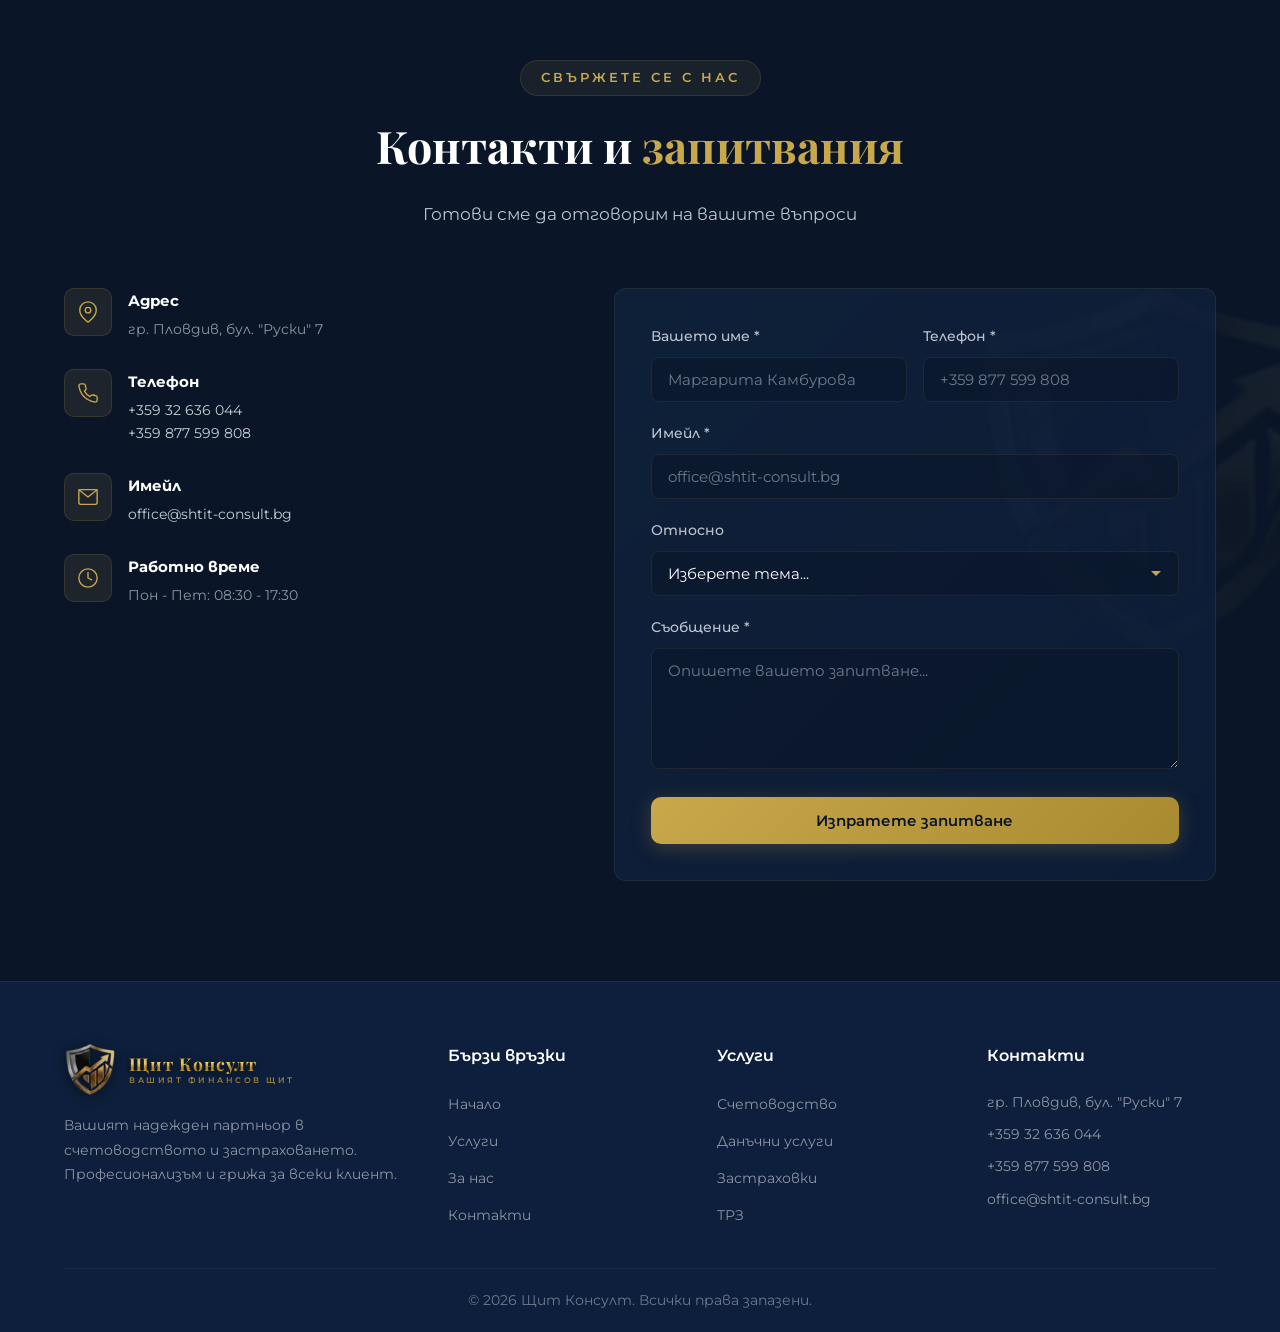
==== commit 09f6190e: "Update working hours to 08:30 - 17:30" ====
--- a/v1/index.html
+++ b/v1/index.html
@@ -411,7 +411,7 @@
                         </div>
                         <div>
                             <strong>Работно време</strong>
-                            <p>Пон - Пет: 08:30 - 19:30</p>
+                            <p>Пон - Пет: 08:30 - 17:30</p>
                         </div>
                     </div>
                 </div>
